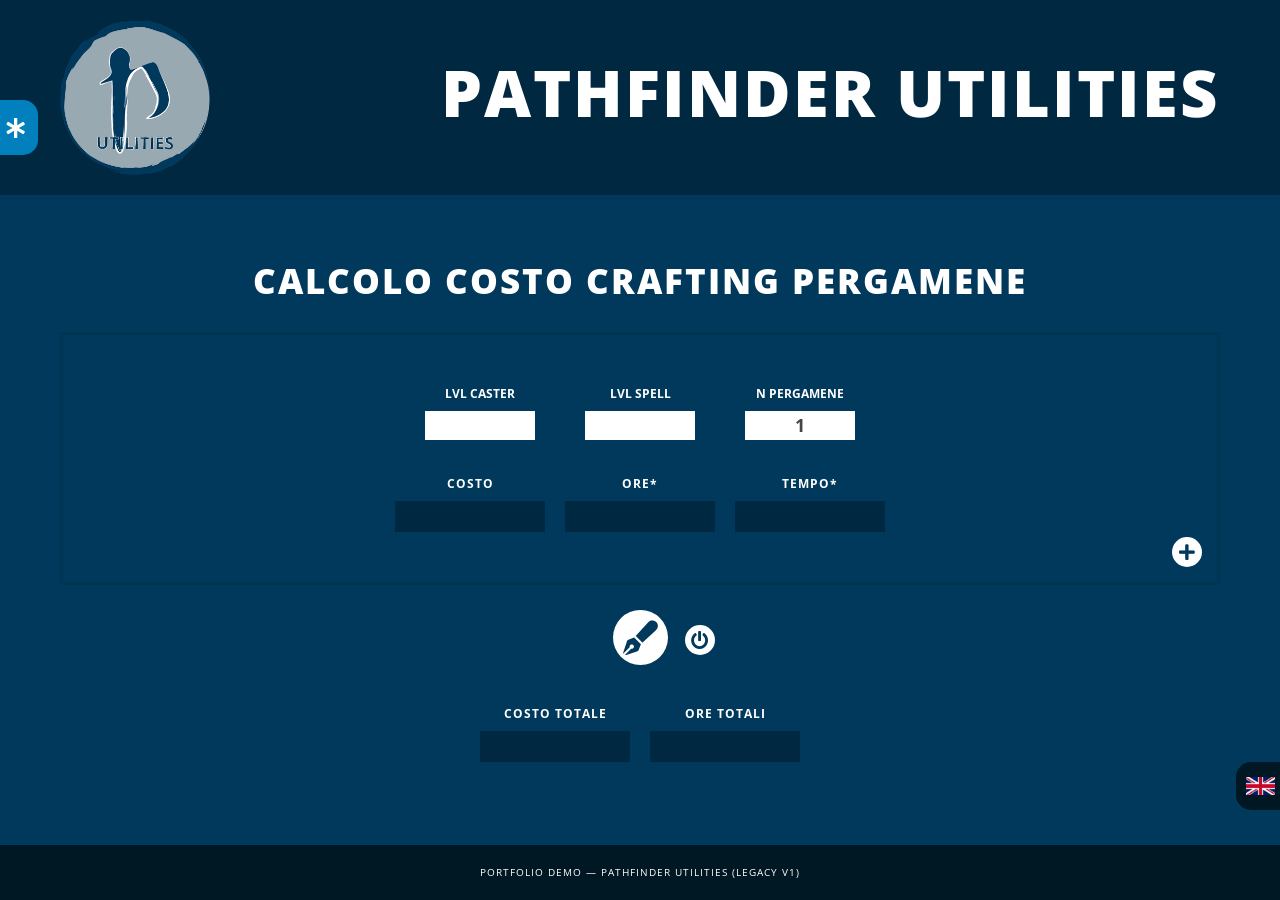
==== index.html @ 37848536 "Initial import: legacy v1 (cleaned for public repo)" ====
<!DOCTYPE html>
<html lang="it-IT">
<head>
<meta http-equiv="Content-Type" content="text/html; charset=utf-8" />

<meta name="viewport" content="initial-scale=1.0, user-scalable=no"  />

<meta name="mobile-web-app-capable" content="yes" />
<meta name="apple-mobile-web-app-capable" content="yes">
<meta name="apple-mobile-web-app-status-bar-style" content="black-translucent">
<meta name="apple-touch-fullscreen" content="yes" />
<meta name="apple-mobile-web-app-title" content="Pathfinder Utilities" />
<meta name="apple-mobile-web-app-status-bar-style" content="default" />

<link rel="shortcut icon" href="img/favicon.ico" />

<link rel="stylesheet" type="text/css" href="css/reset.css"/>
<link rel="stylesheet" type="text/css" href="css/style.css"/>

<title>PATHFINDER UTILITIES</title>
<meta name="description" content="Pathfinder Utilities - Calcolatore Crafting Pergamene" />

<link rel="stylesheet" href="https://use.fontawesome.com/releases/v5.3.1/css/all.css" integrity="sha384-mzrmE5qonljUremFsqc01SB46JvROS7bZs3IO2EmfFsd15uHvIt+Y8vEf7N7fWAU" crossorigin="anonymous">

<link rel="preconnect" href="https://fonts.googleapis.com">
<link rel="preconnect" href="https://fonts.gstatic.com" crossorigin>
<link href="https://fonts.googleapis.com/css2?family=Caveat:wght@700&family=Open+Sans:wght@400;700;800&display=swap" rel="stylesheet">
<script src="https://code.jquery.com/jquery-3.3.1.min.js" integrity="sha256-FgpCb/KJQlLNfOu91ta32o/NMZxltwRo8QtmkMRdAu8=" crossorigin="anonymous"></script>
<script type="text/javascript" src="js/global.js"></script>

</head>

<body class="schedaPrincipale">

    <aside id="note">
   	    <button class="btn-note vibraTasti"><i class="fas fa-asterisk"></i><i class="fas fa-times hidden"></i></button>
        <!--<button class="closeNote"><i class="fas fa-times"></i></button>-->
        <h3> NOTE E REGOLAMENTO </h3>
        <p>La creazione di un oggetto richiede 8 ore di lavoro per 1.000 mo del prezzo base dell'oggetto (o frazione di esso), con un minimo di almeno 8 ore. Pozioni e pergamene sono un'eccezione a questa regola; possono impiegare solo 2 ore per essere creati (se il loro prezzo base è 250 mo o meno). Pergamene e pozioni il cui prezzo base è superiore a 250 mo, ma inferiore a 1.000 mo, richiedono 8 ore per essere create, proprio come qualsiasi altro oggetto magico.</p>
        <a href="https://golarion.altervista.org/wiki/Creare_Oggetti_Magici" target="_blank" title="Golarion - Creazione Oggetti Magici"><i class="fas fa-external-link-alt"></i> CREAZIONE OGGETTI MAGICI</a>
        </div>
    </aside>

	<header>
    	<section class="container">
            <img src="img/pathfinder-utilities-logo.png" alt="Pathfinder Utilites Logo" id="logo">
            <h1> PATHFINDER UTILITIES </h1>
        </section>
    </header>
    
    <main>
    
    	<section class="calcoloCostoPergamene">
    
            <h2 class="titolettoSezione"> CALCOLO COSTO CRAFTING PERGAMENE </h2>
        
            <section class="calcoloSingolaPergamena" id="sezionePerg-0">
                <form>
                    <fieldset>
                        <label>LvL Caster</label>
                        <input name="livelloCaster" class="livelloCaster pergamene" type="number" min="0" max="30" />
                    </fieldset>
                    
                    <fieldset>
                        <label>LvL Spell</label>
                        <input name="livelloSpell" class="livelloSpell pergamene" type="number" min="0" max="9" />
                    </fieldset>
                    
                    <fieldset>
                        <label>N Pergamene</label>
                        <input name="numeroPergamene" class="numeroPergamene pergamene" type="number" min="0" max="100" value="1" />
                    </fieldset>
                
                </form>
        
                    <section class="costoTempo">
                        <div>
                            <span>Costo</span> 
                            <div class="costoPergamena"></div>
                        </div>
                        
                        <div>
                            <span>Ore*</span> 
                            <div class="tempoNecessario"></div> 
                         </div> 
                         
                         <div>   
                            <span>Tempo*</span>
                            <div class="tempoNecessario2"></div>                              
                        </div> 
                               
                    </section>
                    
               	    <button class="btn-delete vibraTasti"><i class="far fa-trash-alt"></i><span class="tooltip">Rimuovi tipo pergamena</span></button>
                    <button class="btn-copy vibraTasti"><i class="fas fa-plus"></i><span class="tooltip">Aggiungi tipo pergamena</span></button>
                
            </section>
        
            <button class="calcolaCosto vibraTasti" id="calcolaCosto" title="Calcola costo pergamena"> <i class="fas fa-pen-fancy"></i> <span class="tooltip">Calcola costi e tempi</span></button>
            <button class="resetTotale vibraTasti" id="resetTotale"> <i class="fas fa-power-off"></i> <span class="tooltip">Reset</span> </button>
            
            <div class="totali">
            	<div>
            		<span>Costo Totale</span> 
                    <div id="costoPergamenaTot" class="costoPergamenaTot"></div>
                </div>
                <div>
            		<span>Ore Totali</span> 
                    <div id="tempoNecessarioTot" class="tempoNecessarioTot"></div> 
                </div>
            </div>
        
        </section>
    
    </main>
    
    <footer>
    <span>Portfolio demo — Pathfinder Utilities (legacy v1)</span>
</footer>

    <aside id="selettoreLingua">
        <a href="scrolls-creation-en.html" target="_self" title="English Language"><img src="img/enFlag.jpg" alt="English Language"></a>
    </aside>

	<aside id="alertVari" class="hidden">
    	<div class="testoAlert invalidInput hidden"> 
            <i class="far fa-eye"></i> 
            <h3> TI HO VISTO </h3>
            <p>Input non validi</p>
            <button class="btn-retry retryReset vibraTasti"><i class="fas fa-redo"></i></button>
        </div>
        
    	<div class="testoAlert lvlSpellAlto hidden"> 
            <i class="far fa-eye"></i> 
            <h3> TI HO VISTO </h3>
            <p>Non esagerare con i livelli e le pergamene!</p>
            <button class="btn-retry vibraTasti"><i class="fas fa-redo"></i></button>
        </div>
          
     </aside>
     
     <audio id="sette" src="audio/sette.mp3" type="audio/mpeg"></audio>  
     
</body>

</html>
---- css/style.css ----
/* VARIABILI */

*{
	max-width:100%;
}

* {
  --main-padding-1: 50px;
  --nero-opaco-1: rgba(0,0,0,0.6);
  --grigio-scuro: #a7a7a7;
}

button:focus{
	border:0px;
	outline: 0px;
}

body{
	font-family: 'Open Sans', sans-serif;
	background-color: #00395b;
	color: white;
}

body::before{
	background-color: rgba(0,0,0,0.7);
	content:'';
	display:block;
	width:100%;
	height:100%;
	position:fixed;
	top:0px;
	left:0px;
	z-index:5;
	max-width:0px;
	transition: all 0.3s ease;
}

body.oscurato::before{
	max-width:10000px;
}

main{
    width: 1200px;
    margin-left: auto;
    margin-right: auto;
	min-height: calc(100vh - 250px);
}

.hidden{
	display:none!important;
}

.mobile{
	display:none!important;
}

.errorBox{
	-webkit-box-shadow: 0px 0px 12px 2px #F00;
	box-shadow: 0px 0px 12px 2px #F00;
}

.noScroll{
	overflow: hidden!important;
}


/* TYPOGRAPHY */

a{
	text-decoration:none;
	transition: all 0.5s ease;
}

a:hover{
	text-decoration:none;
}

h1{
    font-size: 50px;
    font-weight: 800;
	letter-spacing:2px;
	text-align:center;
	margin-top: 10px;
	margin-bottom: 20px;
}

header h1{
	font-size:65px;
}

h2{
    font-size: 35px;
    font-weight: 800;
	letter-spacing:2px;
	text-align:center;
	margin-top: 10px;
	margin-bottom: 25px;
}

h3{
    font-weight: 800;
    text-transform: uppercase;
    margin-bottom: 20px;
    letter-spacing: 1px;
    font-size: 22px;
}


/************* HEADER ****************/

header{
    background-color: rgba(0,0,0,0.3);
}

header .container{
    width: 1200px;
    margin-left: auto;
    margin-right: auto;
    display: flex;
    flex-wrap: wrap;
    justify-content: space-between;
    align-items: center;
    padding-top: 20px;
    padding-bottom: 20px;
}

#logo{
	width:150px;	
}



/********** CALCOLO COSTO PERGAMENE **********/

.calcoloCostoPergamene{
	padding:50px 0px;
	position:relative;
}

.costoTempo, .totali{
    display: flex;
    flex-wrap: wrap;
    align-items: center;
    justify-content: center;
    margin-top: 25px;
}

.totali{
	margin-top:50px;
}

.costoTempo span, .totali span{
    display: block;
    font-weight: bold;
    text-transform: uppercase;
    font-size: 12px;
    letter-spacing: 1px;
	text-align:center;
	margin-bottom: .5rem;
}

.costoTempo > div, .totali > div{
    display: block;
    width: 150px;
	margin-left:10px;
	margin-right:10px;
}

.costoTempo .costoPergamena, .costoTempo .tempoNecessario, .costoTempo .tempoNecessario2, .costoPergamenaTot, .tempoNecessarioTot{
    background-color: rgba(0,0,0,0.3);
    width: 150px;
    height: 31px;
    text-align: center;
    font-weight: bold;
    letter-spacing: 1px;
    font-size: 18px;
	padding:1px 2px;
	cursor: not-allowed;
}


#calcolaCosto, #resetTotale, .btn-copy, .btn-delete, .closeNote, .btn-retry{
    border: 0px;
    display: flex;
    align-items: center;
    justify-content: center;
    border-radius: 50%;
    height: 55px;
    width: 55px;
    flex-wrap: wrap;
    align-content: center;
    background-color: white;
	position:relative;
	cursor:pointer;
	transition: all 0.2s ease;
	color: #00395b;
}

#calcolaCosto:hover, #resetTotale:hover, .btn-copy:hover, .btn-delete:hover, .closeNote:hover{
	transform:scale(1.1);
}

#calcolaCosto:active, #resetTotale:active, .btn-copy:active, .btn-delete:active, .closeNote:active, .btn-retry:active{
	color:white;
	background-color: #00395b;
	outline: 0px;
}

#calcolaCosto .fas{
    font-size: 35px;
    color: inherit;
}

#calcolaCosto .tooltip, #resetTotale .tooltip, .btn-copy .tooltip, .btn-delete .tooltip{
    position: absolute;
    background-color: rgba(0,0,0,0.5);
    border-radius: 10px;
    width: 180px;
	max-width:180px;
    color: white;
    font-weight: bold;
    text-transform: uppercase;
    font-size: 10px;
	letter-spacing: 2px;
    bottom: -30px;
    padding: 0px;
    transition: all 0.2s ease;
    height: 25px;
    display: flex;
    align-items: center;
    justify-content: center;
	transform:scale(0);
	font-family: 'Caveat', cursive;
}

#calcolaCosto:hover .tooltip, #resetTotale:hover .tooltip, .btn-copy:hover .tooltip, .btn-delete:hover .tooltip{
	transform:scale(1);
}

.calcoloSingolaPergamena{
	padding:50px;
	position:relative;
    border: 3px solid #00000017;
}

.calcoloCostoPergamene .calcoloSingolaPergamena:nth-child(odd){
	background-color: rgba(255,255,255,0.1);
}

.btn-copy{
	position:absolute;
	bottom:15px;
	right:15px;
	width: 30px;
	height: 30px;
}

.btn-copy .fas, .btn-delete .fas, #resetTotale .fas, .closeNote .fas{
    font-size:20px;
	color:inherit;
}

.btn-copy .tooltip, .btn-delete .tooltip{
    top: -20px;
    left: -110px;
	bottom: auto;
	width:105px;
	height:40px;
	transform-origin:right;
}

.btn-delete{
	position:absolute;
	bottom:55px;
	right:15px;
	width: 30px;
	height: 30px;
}

#resetTotale{
	width:30px;
	height:30px;
	margin-left: calc(50% + 45px);
	margin-top: -40px;
}

#resetTotale .tooltip{
	width:80px;
}

#calcolaCosto{
	margin-left:calc(50% - 27px);
	margin-top:25px;
}





/********** FORM *************/

input::-webkit-outer-spin-button,
input::-webkit-inner-spin-button {
  -webkit-appearance: none;
  margin: 0;
}

/* Firefox */
input[type=number] {
  -moz-appearance: textfield;
}

form{
    display: flex;
    flex-wrap: wrap;
    justify-content: center;
    align-items: center;
}

form fieldset{
	padding:0px 10px 10px 10px;
}

form fieldset:nth-child(2){
	margin-right:30px;
	margin-left:30px;
}

label{
    display: block;
    font-weight: bold;
    text-transform: uppercase;
    font-size: 12px;
    letter-spacing: 1;
	text-align:center;
}

input.pergamene{
    border: 0px;
    width: 110px;
	text-align:center;
	font-weight: bold;
	letter-spacing: 1;
	font-size: 18px;
	color: #464646;
}

input:focus-visible {
  outline: 3px dashed #0280bd;
}

#sezionePerg-0 .btn-delete{
	display:none;
}


/*************** NOTE *****************/

.btn-note{
	position: absolute;
	right: 0px;
	top: 100px;
	background-color: white;
	border: 0px;
	display: flex;
	align-items: center;
	justify-content: flex-start;
	width: 40px;
	height: 55px;
	-webkit-border-top-right-radius: 15px;
	-webkit-border-bottom-right-radius: 15px;
	-moz-border-radius-topright: 15px;
	-moz-border-radius-bottomright: 15px;
	border-top-right-radius: 15px;
	border-bottom-right-radius: 15px;
	padding-left: 8px;
	font-size: 20px;
	transform: translate(38px);
	background-color: #0280bd;
	color:white;
	cursor:pointer;
}

.btn-note .fa-times{
	font-size:25px;
}

.closeNote{
	position: absolute;
	right: 15px;
	top: 15px;
	width:30px;
	height:30px;
	color:#0280bd;
}

#note{
    position: fixed;
    background-color: #0280bd;
    padding: 50px;
    width: 400px;
    height: 100vh;
    top: 0px;
    left: 0px;
    font-size: 13px;
    line-height: 1.8;
	z-index:10;
	transform: translate(-400px);
	transition: all 0.5s ease;
	overflow: visible;
}

#note.capolino{
	transform: translate(-380px);
}

#note.noteVisibili{
	transform: translate(0px);
}

#note a{
	color:white;
	font-weight:bold;
	text-transform:uppercase;
}

#note a:hover{
	color:#00395b;
}

#note a .fas{
    font-size: 13px;
    margin-right: 5px;
}



/************ CAMBIO LINGUA ***********/

#selettoreLingua {
    background-color: rgba(0,0,0,0.6);
    display: block;
    padding: 15px 5px 15px 10px;
    position: absolute;
    right: 0px;
    bottom: 10vh;
    border-top-left-radius: 15px;
    border-bottom-left-radius: 15px;
}

#selettoreLingua img{
    border-style: none;
    height: 18px;
    display: block;
}





/*********** FOOTER ***************/

footer{
    text-align: center;
    padding: 20px;
    font-size: 10px;
    text-transform: uppercase;
    letter-spacing: 1px;
    color: white;
    background-color: rgba(0,0,0,0.6);
}

footer a{
	color:white;
}

footer a:hover{
	color:#0280bd;
}




/********************* ALERT VARI ****************/

#alertVari{
    position: fixed;
    width: 100%;
    height: 100%;
    display: flex;
    align-items: center;
    justify-content: center;
    z-index: 20;
    top: 0px;
    left: 0px;
    background-color: rgba(0,0,0,0.85);
}

#alertVari .testoAlert{
    background-color: white;
    padding: 25px 50px;
    color: #ac0000;
    border-radius: 15px;
    text-transform: uppercase;
    letter-spacing: 1px;
    font-size: 17px;
	text-align:center;
}

#alertVari .testoAlert .far{
    font-size:45px;
}

.btn-retry{
	background-color:#0280bd;
	color:white;
	margin-left: auto;
	margin-right: auto;
	width: 40px;
	height: 40px;
	margin-top: 25px;
}

.btn-retry:hover{
	transform: rotate(90deg);
}











/*************** CHROME ****************/


@supports (-webkit-appearance:none) {
    .btn-copy .fas, .btn-delete .fas, #resetTotale .fas, .closeNote .fas{
	     font-size:18px;
	}
}  












/****************** RESPONSIVE *******************/

@media all and (max-width: 1300px) {
	header .container, main, footer{
		padding-left:20px;
		padding-right:20px;
	}
}

@media all and (max-width: 1200px) {
	header h1 {
		font-size: 50px;
	}
	#logo {
		width: 110px;
	}
	h2 {
    	font-size: 30px;
	}
	main {
		min-height: calc(100vh - 209px);
	}
}

@media all and (max-width: 900px) {
	header h1 {
		font-size: 40px;
	}
	#logo {
		width: 100px;
	}
	h2 {
    	font-size: 25px;
	}
	main {
		min-height: calc(100vh - 199px);
	}
}

@media all and (max-width: 700px) {
	header h1 {
		font-size: 25px;
		display: block;
		width: 100%;
		text-align: center;
		margin-bottom: 0px;
	}
	h2 {
    	font-size: 20px;
	}
	
	h3{
		font-size:18px;
	}

	#logo {
		width: 80px;
		margin-left: auto;
		margin-right: auto;
	}
	header .container {
		padding: 25px 10px;
	}
	main, footer{
		padding-left:10px;
		padding-right:10px;
	}
	main {
		min-height: calc(100vh - 235px);
	}
	.calcoloSingolaPergamena {
    	padding: 10px;
	}
	.calcoloCostoPergamene {
		padding: 20px 0px;
	}
	input.pergamene {
		width: 90px;
	}
	form fieldset:nth-child(2) {
		margin-right: 0px;
		margin-left: 0px;
	}
	label{
		font-size:13px;
	}
	.costoTempo span, .totali span{
		line-height:1;
		font-size:13px;
	}
	input.pergamene, .costoTempo .costoPergamena, .costoTempo .tempoNecessario, .costoTempo .tempoNecessario2, .costoPergamenaTot, .tempoNecessarioTot {
		font-size: 20px;
	}
	.costoTempo .costoPergamena, .costoTempo .tempoNecessario, .costoTempo .tempoNecessario2, .costoPergamenaTot, .tempoNecessarioTot {
		height:36px;
		padding-top:4px;
	}
	.mobile{
		display:block!important;
	}
	.costoTempo > div {
		width: 100px;
		margin-left:5px;
		margin-right:5px;
	}
	.btn-copy {
		bottom: 58px;
		right: 3px;
		width: 35px;
		height: 35px;
	}
	.btn-delete {
		right: auto;
		left: 5px;
		bottom: 58px;
		width: 35px;
		height: 35px;
	}
	#resetTotale {
		width: 40px;
		height: 40px;
		margin-left: calc(50% + 45px);
		margin-top: -45px;
	}
	
	#note{
		padding:20px;
		width:300px;
		transform: translate(-300px);
	}
	#note.capolino {
		transform: translate(-300px);
	}
	#note.noteVisibili {
		transform: translate(0px);
	}
	.btn-note {
		top:45px;
		width: 35px;
		height: 45px;
		transform: translate(33px);
		font-size:18px;
	}

}
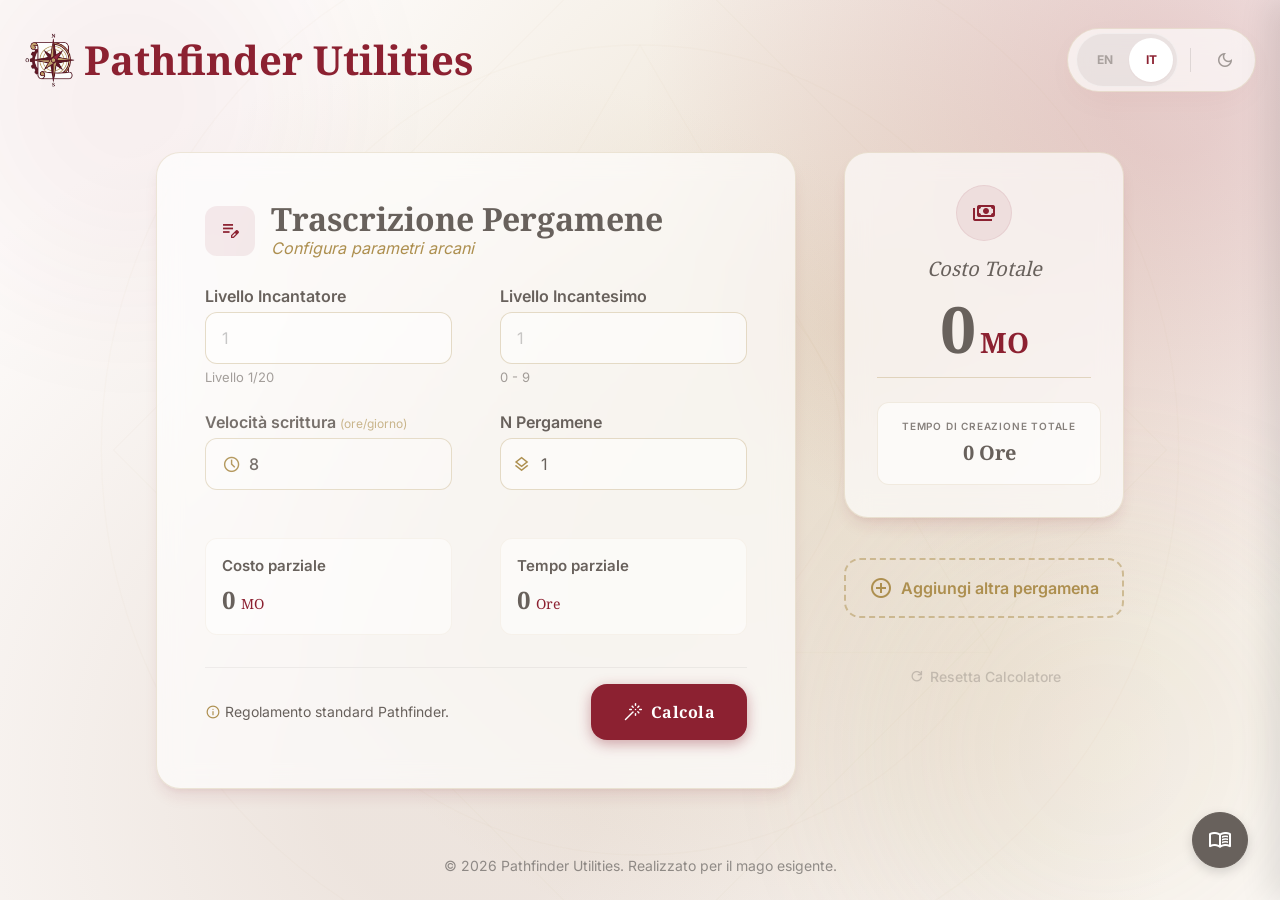
==== commit 24f1122b: "Upload V2" ====
--- a/index.html
+++ b/index.html
@@ -1,146 +1,313 @@
 <!DOCTYPE html>
-<html lang="it-IT">
+<html lang="it">
+
 <head>
-<meta http-equiv="Content-Type" content="text/html; charset=utf-8" />
-
-<meta name="viewport" content="initial-scale=1.0, user-scalable=no"  />
-
-<meta name="mobile-web-app-capable" content="yes" />
-<meta name="apple-mobile-web-app-capable" content="yes">
-<meta name="apple-mobile-web-app-status-bar-style" content="black-translucent">
-<meta name="apple-touch-fullscreen" content="yes" />
-<meta name="apple-mobile-web-app-title" content="Pathfinder Utilities" />
-<meta name="apple-mobile-web-app-status-bar-style" content="default" />
-
-<link rel="shortcut icon" href="img/favicon.ico" />
-
-<link rel="stylesheet" type="text/css" href="css/reset.css"/>
-<link rel="stylesheet" type="text/css" href="css/style.css"/>
-
-<title>PATHFINDER UTILITIES</title>
-<meta name="description" content="Pathfinder Utilities - Calcolatore Crafting Pergamene" />
-
-<link rel="stylesheet" href="https://use.fontawesome.com/releases/v5.3.1/css/all.css" integrity="sha384-mzrmE5qonljUremFsqc01SB46JvROS7bZs3IO2EmfFsd15uHvIt+Y8vEf7N7fWAU" crossorigin="anonymous">
-
-<link rel="preconnect" href="https://fonts.googleapis.com">
-<link rel="preconnect" href="https://fonts.gstatic.com" crossorigin>
-<link href="https://fonts.googleapis.com/css2?family=Caveat:wght@700&family=Open+Sans:wght@400;700;800&display=swap" rel="stylesheet">
-<script src="https://code.jquery.com/jquery-3.3.1.min.js" integrity="sha256-FgpCb/KJQlLNfOu91ta32o/NMZxltwRo8QtmkMRdAu8=" crossorigin="anonymous"></script>
-<script type="text/javascript" src="js/global.js"></script>
-
+    <meta charset="UTF-8">
+    <meta name="viewport" content="width=device-width, initial-scale=1.0">
+
+    <title>Pathfinder Utilities – Calcolatore Costo Pergamene (PF1)</title>
+    <meta name="description"
+        content="Calcolatore gratuito per il costo e il tempo di crafting delle pergamene magiche. Pathfinder RPG Prima Edizione, regole Golarion.">
+
+
+    <!-- Google Fonts: Inter (body/UI) + Noto Serif (display/headings) -->
+    <link rel="stylesheet" href="css/fonts.css">
+
+    <!-- Material Symbols (for icons) -->
+    <link rel="stylesheet"
+        href="https://fonts.googleapis.com/css2?family=Material+Symbols+Outlined:opsz,wght,FILL,GRAD@20..48,100..700,0..1,-50..200" />
+
+    <!-- Icons -->
+    <link rel="icon" href="img/favicon.ico">
+    <link rel="apple-touch-icon" href="img/apple-touch-icon.png">
+
+    <!-- Styles: variables → reset → layout → style -->
+    <link rel="stylesheet" type="text/css" href="css/variables.css" />
+    <link rel="stylesheet" type="text/css" href="css/reset.css" />
+    <link rel="stylesheet" type="text/css" href="css/layout.css" />
+    <link rel="stylesheet" href="css/style.css">
 </head>
 
-<body class="schedaPrincipale">
-
-    <aside id="note">
-   	    <button class="btn-note vibraTasti"><i class="fas fa-asterisk"></i><i class="fas fa-times hidden"></i></button>
-        <!--<button class="closeNote"><i class="fas fa-times"></i></button>-->
-        <h3> NOTE E REGOLAMENTO </h3>
-        <p>La creazione di un oggetto richiede 8 ore di lavoro per 1.000 mo del prezzo base dell'oggetto (o frazione di esso), con un minimo di almeno 8 ore. Pozioni e pergamene sono un'eccezione a questa regola; possono impiegare solo 2 ore per essere creati (se il loro prezzo base è 250 mo o meno). Pergamene e pozioni il cui prezzo base è superiore a 250 mo, ma inferiore a 1.000 mo, richiedono 8 ore per essere create, proprio come qualsiasi altro oggetto magico.</p>
-        <a href="https://golarion.altervista.org/wiki/Creare_Oggetti_Magici" target="_blank" title="Golarion - Creazione Oggetti Magici"><i class="fas fa-external-link-alt"></i> CREAZIONE OGGETTI MAGICI</a>
+<body class="flex-container">
+
+    <!-- Background elements -->
+    <div class="bg-container">
+        <div class="magical-circle"></div>
+        <div class="blob-red"></div>
+        <div class="blob-gold"></div>
+
+        <!-- Magical particles -->
+        <div class="magic-particles">
+            <span class="particle" style="--x: 15%; --delay: 0s; --duration: 12s; --size: 3px;"></span>
+            <span class="particle" style="--x: 35%; --delay: 2s; --duration: 15s; --size: 2px;"></span>
+            <span class="particle" style="--x: 55%; --delay: 4s; --duration: 11s; --size: 4px;"></span>
+            <span class="particle" style="--x: 75%; --delay: 1s; --duration: 14s; --size: 2px;"></span>
+            <span class="particle" style="--x: 90%; --delay: 3s; --duration: 13s; --size: 3px;"></span>
+            <span class="particle" style="--x: 25%; --delay: 5s; --duration: 16s; --size: 2px;"></span>
+            <span class="particle" style="--x: 65%; --delay: 7s; --duration: 12s; --size: 3px;"></span>
+            <span class="particle" style="--x: 45%; --delay: 6s; --duration: 14s; --size: 2px;"></span>
+            <span class="particle" style="--x: 82%; --delay: 8s; --duration: 11s; --size: 4px;"></span>
+            <span class="particle" style="--x: 10%; --delay: 9s; --duration: 15s; --size: 2px;"></span>
+            <span class="particle" style="--x: 50%; --delay: 3.5s; --duration: 13s; --size: 3px;"></span>
+            <span class="particle" style="--x: 70%; --delay: 6.5s; --duration: 16s; --size: 2px;"></span>
+        </div>
+    </div>
+
+    <!-- FAB Button (fixed bottom-right) -->
+    <button class="btn-note btn-note--dark" data-action="open-notes" aria-label="Apri Note e Regolamento">
+        <span class="material-symbols-outlined">menu_book</span>
+    </button>
+
+    <!-- Note panel (slide drawer from right) -->
+    <aside id="note" data-hook="notes-panel">
+        <div class="note-header">
+            <h3 class="note-title" data-i18n="notesTitle">NOTE E REGOLAMENTO</h3>
+            <button class="note-close" data-action="close-notes" type="button" aria-label="Chiudi">
+                ✕
+            </button>
+        </div>
+        <div class="note-body">
+            <p data-i18n="notesBody">La creazione di un oggetto richiede 8 ore di lavoro per 1.000 mo del prezzo base
+                dell'oggetto (o frazione di esso), con un minimo di almeno 8 ore. Pozioni e pergamene sono un'eccezione
+                a questa regola; possono impiegare solo 2 ore per essere creati (se il loro prezzo base è 250 mo o
+                meno). Pergamene e pozioni il cui prezzo base è superiore a 250 mo, ma inferiore a 1.000 mo, richiedono
+                8 ore per essere create, proprio come qualsiasi altro oggetto magico.</p>
+            <a href="https://golarion.altervista.org/wiki/Creare_Oggetti_Magici" target="_blank"
+                rel="noopener noreferrer" title="Golarion - Creazione Oggetti Magici"><span
+                    class="material-symbols-outlined">open_in_new</span>
+                <span data-i18n="notesLink">CREAZIONE OGGETTI MAGICI</span></a>
         </div>
     </aside>
 
-	<header>
-    	<section class="container">
-            <img src="img/pathfinder-utilities-logo.png" alt="Pathfinder Utilites Logo" id="logo">
-            <h1> PATHFINDER UTILITIES </h1>
-        </section>
+    <!-- Header capsule -->
+    <header>
+        <div class="header-container">
+            <div class="brand-capsule">
+                <img src="img/pathfinder-utilities-logo.png" alt="Pathfinder Utilities Logo" class="brand-logo">
+                <h1>Pathfinder Utilities</h1>
+            </div>
+            <div class="controls-capsule">
+                <div class="lang-toggle" data-hook="lang-toggle">
+                    <button data-action="set-lang" data-lang="en" aria-label="Switch to English">EN</button>
+                    <button data-action="set-lang" data-lang="it" class="active"
+                        aria-label="Passa all'italiano">IT</button>
+                </div>
+                <div class="divider"></div>
+                <button class="theme-toggle" data-action="toggle-theme" aria-label="Toggle theme">
+                    <span class="material-symbols-outlined">dark_mode</span>
+                </button>
+            </div>
+        </div>
     </header>
-    
+
+    <!-- Main content -->
     <main>
-    
-    	<section class="calcoloCostoPergamene">
-    
-            <h2 class="titolettoSezione"> CALCOLO COSTO CRAFTING PERGAMENE </h2>
-        
-            <section class="calcoloSingolaPergamena" id="sezionePerg-0">
-                <form>
-                    <fieldset>
-                        <label>LvL Caster</label>
-                        <input name="livelloCaster" class="livelloCaster pergamene" type="number" min="0" max="30" />
-                    </fieldset>
-                    
-                    <fieldset>
-                        <label>LvL Spell</label>
-                        <input name="livelloSpell" class="livelloSpell pergamene" type="number" min="0" max="9" />
-                    </fieldset>
-                    
-                    <fieldset>
-                        <label>N Pergamene</label>
-                        <input name="numeroPergamene" class="numeroPergamene pergamene" type="number" min="0" max="100" value="1" />
-                    </fieldset>
-                
+        <div class="main-container">
+            <!-- Form column -->
+            <div class="form-column">
+                <form id="formPergamene" class="card-glass" data-hook="scroll-form">
+
+                    <!-- Header -->
+                    <div class="header-box">
+                        <div class="header-icon-box">
+                            <span class="material-symbols-outlined">edit_note</span>
+                        </div>
+                        <div class="header-title-group">
+                            <h2 data-i18n="cardTitle">Trascrizione Pergamene</h2>
+                            <p data-i18n="cardSubtitle">Configura parametri arcani</p>
+                        </div>
+                    </div>
+
+                    <!-- Scroll Row (Clone Target) -->
+                    <div id="sezionePerg-0" class="calcoloSingolaPergamena" data-hook="scroll-row">
+                        <section class="scroll-row">
+                            <div class="input-grid">
+                                <fieldset>
+                                    <label for="caster-0" data-i18n="casterLevel">Livello Incantatore</label>
+                                    <input id="caster-0" name="livelloCaster" class="livelloCaster input-glass"
+                                        data-hook="caster-input" type="number" min="1" max="20" placeholder="1" />
+                                    <div class="field-helper" data-i18n="casterHelper">Livello 1/20</div>
+                                </fieldset>
+
+                                <fieldset>
+                                    <label for="spell-0" data-i18n="spellLevel">Livello Incantesimo</label>
+                                    <input id="spell-0" name="livelloSpell" class="livelloSpell input-glass"
+                                        data-hook="spell-input" type="number" min="0" max="9" placeholder="1" />
+                                    <div class="field-helper" data-i18n="spellHelper">0 - 9</div>
+                                </fieldset>
+
+                                <fieldset class="field field--readonly">
+                                    <div class="field-label-row">
+                                        <label class="field-label" id="scribingLabel-0"
+                                            data-i18n="scribingSpeed">Velocità scrittura</label>
+                                        <span class="field-meta" data-i18n="scribingSpeedMeta">(ore/giorno)</span>
+                                    </div>
+                                    <div class="input-glass input-glass--readonly" role="textbox" aria-readonly="true"
+                                        aria-labelledby="scribingLabel-0">
+                                        <span class="material-symbols-outlined icon-schedule">schedule</span>
+                                        <span class="readonly-value">8</span>
+                                    </div>
+                                </fieldset>
+
+                                <fieldset>
+                                    <label for="quantity-0" data-i18n="quantity">N Pergamene</label>
+                                    <div class="input-icon-wrapper">
+                                        <span class="material-symbols-outlined input-icon">layers</span>
+                                        <input id="quantity-0" name="numeroPergamene"
+                                            class="numeroPergamene input-glass" data-hook="quantity-input" type="number"
+                                            min="1" max="30" value="1" />
+                                    </div>
+                                </fieldset>
+                            </div>
+
+                            <!-- Partial Outputs (Discreet) -->
+                            <div class="row-partials">
+                                <div class="partial-item">
+                                    <span class="partial-label" data-i18n="partialCost">Costo parziale</span>
+                                    <span class="costoPergamena partial-value" data-hook="partial-cost">0<span
+                                            class="partial-unit" data-i18n="unitCost">MO</span></span>
+                                </div>
+                                <div class="partial-item">
+                                    <span class="partial-label" data-i18n="partialTime">Tempo parziale</span>
+                                    <span class="tempoNecessario partial-value" data-hook="partial-time">0<span
+                                            class="partial-unit" data-i18n="unitTime">Ore</span></span>
+                                </div>
+                            </div>
+                            <!-- Hidden intermediate value for JS calculations -->
+                            <div class="tempoNecessario2 hidden" data-hook="partial-time-effective"></div>
+
+                            <!-- Hidden original buttons (kept for JS hooks) -->
+                            <div class="hidden-controls">
+                                <button type="button" class="btn-copy hidden-proxy"
+                                    data-action="clone-row">ADD_PROXY</button>
+                                <button type="button" class="btn-delete hidden-proxy"
+                                    data-action="delete-row">DEL_PROXY</button>
+                            </div>
+                        </section>
+                    </div>
+
+                    <!-- Card Footer Row -->
+                    <div class="calculate-row">
+                        <div class="card-footer-left">
+                            <div class="card-footer-info">
+                                <span class="material-symbols-outlined icon-sm icon-gold">info</span>
+                                <span data-i18n="footerInfo">Regolamento standard Pathfinder.</span>
+                            </div>
+                            <button type="button" class="btn-delete btn-remove-link" data-action="remove-last-row"
+                                title="Rimuovi pergamena" aria-label="Rimuovi ultima pergamena">
+                                <span class="material-symbols-outlined icon-lg">remove_circle</span>
+                                <span data-i18n="removeScroll">Rimuovi pergamena</span>
+                            </button>
+                        </div>
+                        <button type="button" class="btn-primary btn-calculate" data-action="calculate"
+                            id="calcolaCosto" title="Calcola costo" aria-label="Calcola costo pergamene">
+                            <span class="icon">
+                                <svg viewBox="0 0 24 24" xmlns="http://www.w3.org/2000/svg">
+                                    <path d="M15 4V2" />
+                                    <path d="M15 16v-2" />
+                                    <path d="M8 9h2" />
+                                    <path d="M20 9h2" />
+                                    <path d="M17.8 11.8 19 13" />
+                                    <path d="M15 9h0" />
+                                    <path d="M17.8 6.2 19 5" />
+                                    <path d="m3 21 9-9" />
+                                    <path d="M12.2 6.2 11 5" />
+                                </svg>
+                            </span>
+                            <span data-i18n="calculate">Calcola</span>
+                        </button>
+                    </div>
+
+                    <!-- Mobile Totals Fallback (Hidden on Desktop via CSS) -->
+                    <div class="totali">
+                        <div><label data-i18n="totalCostTitle">Costo Totale</label>
+                            <div class="output-value" data-hook="total-cost-mobile"></div>
+                        </div>
+                        <div><label data-i18n="totalTimeLabel">Ore Totali</label>
+                            <div class="output-value" data-hook="total-time-mobile"></div>
+                        </div>
+                    </div>
                 </form>
-        
-                    <section class="costoTempo">
-                        <div>
-                            <span>Costo</span> 
-                            <div class="costoPergamena"></div>
-                        </div>
-                        
-                        <div>
-                            <span>Ore*</span> 
-                            <div class="tempoNecessario"></div> 
-                         </div> 
-                         
-                         <div>   
-                            <span>Tempo*</span>
-                            <div class="tempoNecessario2"></div>                              
-                        </div> 
-                               
-                    </section>
-                    
-               	    <button class="btn-delete vibraTasti"><i class="far fa-trash-alt"></i><span class="tooltip">Rimuovi tipo pergamena</span></button>
-                    <button class="btn-copy vibraTasti"><i class="fas fa-plus"></i><span class="tooltip">Aggiungi tipo pergamena</span></button>
-                
-            </section>
-        
-            <button class="calcolaCosto vibraTasti" id="calcolaCosto" title="Calcola costo pergamena"> <i class="fas fa-pen-fancy"></i> <span class="tooltip">Calcola costi e tempi</span></button>
-            <button class="resetTotale vibraTasti" id="resetTotale"> <i class="fas fa-power-off"></i> <span class="tooltip">Reset</span> </button>
-            
-            <div class="totali">
-            	<div>
-            		<span>Costo Totale</span> 
-                    <div id="costoPergamenaTot" class="costoPergamenaTot"></div>
+            </div>
+
+            <!-- RIGHT COLUMN: Summary -->
+            <div class="summary-column">
+                <div class="summary-card">
+                    <div class="summary-badge">
+                        <span class="material-symbols-outlined">payments</span>
+                    </div>
+
+                    <h3 class="summary-card-title" data-i18n="totalCostTitle">Costo Totale</h3>
+
+                    <div class="summary-value-large">
+                        <span id="costoPergamenaTot" data-hook="total-cost">0</span><span class="currency"
+                            data-i18n="currency">MO</span>
+                    </div>
+
+                    <hr class="summary-divider">
+
+                    <div class="summary-mini-cards summary-mini-cards--single">
+                        <!-- Single column mini-card as per logic (No Base Price) -->
+                        <div class="summary-mini-card">
+                            <div class="summary-mini-card-label" data-i18n="totalTimeLabel">TEMPO DI CREAZIONE TOTALE
+                            </div>
+                            <div id="tempoNecessarioTot" class="summary-mini-card-value" data-hook="total-time">0 Ore
+                            </div>
+                        </div>
+                    </div>
                 </div>
-                <div>
-            		<span>Ore Totali</span> 
-                    <div id="tempoNecessarioTot" class="tempoNecessarioTot"></div> 
-                </div>
+
+                <!-- Add Another Scroll Button (Proxy) -->
+                <button id="uiAddScroll" class="ui-add-scroll-btn" data-action="add-row"
+                    aria-label="Aggiungi altra pergamena">
+                    <span class="material-symbols-outlined">add_circle</span>
+                    <span data-i18n="addScroll">Aggiungi altra pergamena</span>
+                </button>
+
+                <!-- Reset Button (moved here for cleanup) -->
+                <button class="btn-reset-link" id="resetTotale" data-action="reset" title="Reset Calculator"
+                    aria-label="Resetta calcolatore">
+                    <span class="material-symbols-outlined icon-md">refresh</span>
+                    <span data-i18n="reset">Resetta Calcolatore</span>
+                </button>
             </div>
-        
-        </section>
-    
+
+        </div>
     </main>
-    
+
+    <!-- Footer -->
     <footer>
-    <span>Portfolio demo — Pathfinder Utilities (legacy v1)</span>
-</footer>
-
-    <aside id="selettoreLingua">
-        <a href="scrolls-creation-en.html" target="_self" title="English Language"><img src="img/enFlag.jpg" alt="English Language"></a>
+
+        <p data-i18n="copyright">© 2026 Pathfinder Utilities. Realizzato per il mago esigente.</p>
+    </footer>
+
+    <!-- Alert modals (REQUIRED by JS) -->
+    <aside id="alertVari" class="hidden alert-modal" data-hook="alert-modal">
+        <div class="testoAlert invalidInput hidden alert-content">
+            <span class="material-symbols-outlined alert-icon">visibility</span>
+            <h3 data-i18n="alertTitle">TI HO VISTO</h3>
+            <p data-i18n="alertInvalid">Input non validi</p>
+            <button class="btn-retry retryReset btn-icon alert-button" data-action="dismiss-alert"
+                aria-label="Chiudi avviso"><span class="material-symbols-outlined">refresh</span></button>
+        </div>
+
+        <div class="testoAlert lvlSpellAlto hidden alert-content">
+            <span class="material-symbols-outlined alert-icon">visibility</span>
+            <h3 data-i18n="alertTitle">TI HO VISTO</h3>
+            <p data-i18n="alertTooHigh">Non esagerare con i livelli e le pergamene!</p>
+            <button class="btn-retry btn-icon alert-button" data-action="dismiss-alert" aria-label="Chiudi avviso"><span
+                    class="material-symbols-outlined">refresh</span></button>
+        </div>
     </aside>
 
-	<aside id="alertVari" class="hidden">
-    	<div class="testoAlert invalidInput hidden"> 
-            <i class="far fa-eye"></i> 
-            <h3> TI HO VISTO </h3>
-            <p>Input non validi</p>
-            <button class="btn-retry retryReset vibraTasti"><i class="fas fa-redo"></i></button>
-        </div>
-        
-    	<div class="testoAlert lvlSpellAlto hidden"> 
-            <i class="far fa-eye"></i> 
-            <h3> TI HO VISTO </h3>
-            <p>Non esagerare con i livelli e le pergamene!</p>
-            <button class="btn-retry vibraTasti"><i class="fas fa-redo"></i></button>
-        </div>
-          
-     </aside>
-     
-     <audio id="sette" src="audio/sette.mp3" type="audio/mpeg"></audio>  
-     
+    <!-- Easter egg audio (REQUIRED by JS) -->
+    <audio id="sette" src="audio/sette.mp3" type="audio/mpeg" data-hook="easter-egg-audio"></audio>
+
+    <!-- Scripts (ES modules) -->
+    <script type="module" src="js/app.js"></script>
+
+
+
 </body>
 
-</html>
+</html>
--- a/css/fonts.css
+++ b/css/fonts.css
@@ -0,0 +1,74 @@
+/* ============================================
+   LOCAL FONTS — Inter + Noto Serif (woff2)
+   Replaces Google Fonts CDN dependency.
+   ============================================ */
+
+/* --- Inter (Latin) --- */
+
+@font-face {
+  font-family: 'Inter';
+  font-style: normal;
+  font-weight: 400;
+  font-display: swap;
+  src: url('../fonts/inter-400.woff2') format('woff2');
+  unicode-range: U+0000-00FF, U+0131, U+0152-0153, U+02BB-02BC, U+02C6,
+    U+02DA, U+02DC, U+0304, U+0308, U+0329, U+2000-206F, U+20AC, U+2122,
+    U+2191, U+2193, U+2212, U+2215, U+FEFF, U+FFFD;
+}
+
+@font-face {
+  font-family: 'Inter';
+  font-style: normal;
+  font-weight: 500;
+  font-display: swap;
+  src: url('../fonts/inter-500.woff2') format('woff2');
+  unicode-range: U+0000-00FF, U+0131, U+0152-0153, U+02BB-02BC, U+02C6,
+    U+02DA, U+02DC, U+0304, U+0308, U+0329, U+2000-206F, U+20AC, U+2122,
+    U+2191, U+2193, U+2212, U+2215, U+FEFF, U+FFFD;
+}
+
+@font-face {
+  font-family: 'Inter';
+  font-style: normal;
+  font-weight: 600;
+  font-display: swap;
+  src: url('../fonts/inter-600.woff2') format('woff2');
+  unicode-range: U+0000-00FF, U+0131, U+0152-0153, U+02BB-02BC, U+02C6,
+    U+02DA, U+02DC, U+0304, U+0308, U+0329, U+2000-206F, U+20AC, U+2122,
+    U+2191, U+2193, U+2212, U+2215, U+FEFF, U+FFFD;
+}
+
+@font-face {
+  font-family: 'Inter';
+  font-style: normal;
+  font-weight: 700;
+  font-display: swap;
+  src: url('../fonts/inter-700.woff2') format('woff2');
+  unicode-range: U+0000-00FF, U+0131, U+0152-0153, U+02BB-02BC, U+02C6,
+    U+02DA, U+02DC, U+0304, U+0308, U+0329, U+2000-206F, U+20AC, U+2122,
+    U+2191, U+2193, U+2212, U+2215, U+FEFF, U+FFFD;
+}
+
+/* --- Noto Serif (Latin) --- */
+
+@font-face {
+  font-family: 'Noto Serif';
+  font-style: normal;
+  font-weight: 400;
+  font-display: swap;
+  src: url('../fonts/noto-serif-400.woff2') format('woff2');
+  unicode-range: U+0000-00FF, U+0131, U+0152-0153, U+02BB-02BC, U+02C6,
+    U+02DA, U+02DC, U+0304, U+0308, U+0329, U+2000-206F, U+20AC, U+2122,
+    U+2191, U+2193, U+2212, U+2215, U+FEFF, U+FFFD;
+}
+
+@font-face {
+  font-family: 'Noto Serif';
+  font-style: normal;
+  font-weight: 700;
+  font-display: swap;
+  src: url('../fonts/noto-serif-700.woff2') format('woff2');
+  unicode-range: U+0000-00FF, U+0131, U+0152-0153, U+02BB-02BC, U+02C6,
+    U+02DA, U+02DC, U+0304, U+0308, U+0329, U+2000-206F, U+20AC, U+2122,
+    U+2191, U+2193, U+2212, U+2215, U+FEFF, U+FFFD;
+}
--- a/css/variables.css
+++ b/css/variables.css
@@ -0,0 +1,270 @@
+/* ============================================
+   PATHFINDER UTILITIES — CSS VARIABLES
+   Design Tokens per tema "Arcane Glass"
+   ============================================ */
+
+:root {
+  /* ==========================================
+     PALETTE COLORI (vincolanti)
+     ========================================== */
+
+  /* Colori primari Pathfinder */
+  --color-primary: #8C2131;
+  /* Pathfinder Red */
+  --color-primary-hover: #7a1c2a;
+  /* Red hover (più scuro) */
+  --color-secondary: #AD8F4F;
+  /* Pathfinder Gold */
+
+  /* Colori testo e background */
+  --color-text: #68615C;
+  /* Charcoal */
+  --color-bg: #FDFBFA;
+  /* Ivory */
+
+  /* Neutri supporto (gradients soft) */
+  --color-neutral-1: #f8f4f0;
+  --color-neutral-2: #f4ebe6;
+
+  /* Colori semantici */
+  --color-error: #dc2626;
+  --color-success: #16a34a;
+  --color-white: #ffffff;
+
+  /* Colori UI supporto */
+  --color-primary-light: rgba(140, 33, 49, 0.08);
+  /* Light tint per backgrounds */
+
+
+  /* ==========================================
+     TIPOGRAFIA
+     ========================================== */
+
+  /* Font families */
+  --font-display: 'Noto Serif', Georgia, serif;
+  --font-body: 'Inter', system-ui, -apple-system, 'Segoe UI', sans-serif;
+
+  /* Font sizes (scala indicativa) */
+  --font-size-page-title: 1.25rem;
+  /* 20px - page title/brand */
+  --font-size-card-title: 1.875rem;
+  /* 30px - card title */
+  --font-size-label: 1rem;
+  /* 16px - label input */
+  --font-size-body: 1rem;
+  /* 16px - body text */
+  --font-size-helper: 0.8125rem;
+  /* 13px - helper text */
+  --font-size-meta: 0.875rem;
+  /* 14px - meta/footer */
+  --font-size-small: 0.75rem;
+  /* 12px - minimo */
+
+  /* Font weights */
+  --font-weight-regular: 400;
+  --font-weight-medium: 500;
+  --font-weight-semibold: 600;
+  --font-weight-bold: 700;
+
+  /* Line heights */
+  --line-height-tight: 1.2;
+  --line-height-normal: 1.5;
+  --line-height-relaxed: 1.75;
+
+
+  /* ==========================================
+     SPACING (sistema 4px base)
+     ========================================== */
+
+  --space-xs: 0.25rem;
+  /* 4px */
+  --space-sm: 0.5rem;
+  /* 8px */
+  --space-md: 1rem;
+  /* 16px */
+  --space-lg: 1.5rem;
+  /* 24px */
+  --space-xl: 2rem;
+  /* 32px */
+  --space-2xl: 3rem;
+  /* 48px */
+  --space-3xl: 4rem;
+  /* 64px */
+
+
+  /* ==========================================
+     BORDER RADIUS
+     ========================================== */
+
+  --radius-sm: 0.5rem;
+  /* 8px */
+  --radius-md: 0.75rem;
+  /* 12px */
+  --radius-lg: 1rem;
+  /* 16px */
+  --radius-xl: 1.5rem;
+  /* 24px */
+  --radius-full: 9999px;
+  /* circular */
+
+
+  /* ==========================================
+     SHADOWS (soft con tinta rossa)
+     ========================================== */
+
+  --shadow-sm: 0 1px 2px 0 rgba(140, 33, 49, 0.05);
+  --shadow-md: 0 4px 6px -1px rgba(140, 33, 49, 0.1),
+    0 2px 4px -1px rgba(140, 33, 49, 0.06);
+  --shadow-lg: 0 10px 15px -3px rgba(140, 33, 49, 0.1),
+    0 4px 6px -2px rgba(140, 33, 49, 0.05);
+  --shadow-xl: 0 20px 25px -5px rgba(140, 33, 49, 0.1),
+    0 10px 10px -5px rgba(140, 33, 49, 0.04);
+
+  /* Glow per bottoni */
+  --shadow-btn-glow: 0 4px 14px 0 rgba(140, 33, 49, 0.39);
+
+
+  /* ==========================================
+     GLASS PANEL (componente base)
+     ========================================== */
+
+  --glass-bg: rgba(255, 255, 255, 0.65);
+  --glass-border: rgba(173, 143, 79, 0.2);
+  --glass-blur: 12px;
+  --glass-radius: var(--radius-xl);
+
+
+  /* ==========================================
+     INPUT (input-glass)
+     ========================================== */
+
+  --input-bg: rgba(255, 255, 255, 0.5);
+  --input-bg-focus: rgba(255, 255, 255, 0.95);
+  --input-border: rgba(173, 143, 79, 0.3);
+  --input-border-focus: var(--color-secondary);
+  --input-height: 3.25rem;
+  /* 52px */
+  --input-padding-x: var(--space-md);
+  --input-padding-y: var(--space-sm);
+  --input-radius: var(--radius-md);
+
+  /* Focus ring */
+  --input-ring-color: rgba(173, 143, 79, 0.3);
+  --input-ring-width: 3px;
+
+
+  /* ==========================================
+     BUTTONS
+     ========================================== */
+
+  /* Primary button (CTA) */
+  --btn-primary-bg: var(--color-primary);
+  --btn-primary-bg-hover: var(--color-primary-hover);
+  --btn-primary-text: var(--color-white);
+  --btn-primary-radius: var(--radius-lg);
+  --btn-primary-shadow: var(--shadow-btn-glow);
+
+  /* Secondary button (Add Another Scroll) */
+  --btn-secondary-bg: transparent;
+  --btn-secondary-border: dashed 2px rgba(173, 143, 79, 0.5);
+  --btn-secondary-text: var(--color-secondary);
+
+
+  /* ==========================================
+     TRANSITIONS & ANIMATIONS
+     ========================================== */
+
+  --transition-fast: 150ms ease-in-out;
+  --transition-base: 200ms ease-in-out;
+  --transition-slow: 300ms ease-in-out;
+
+  /* Micro-interazioni bottoni */
+  --btn-scale-hover: 1.02;
+  --btn-scale-active: 0.98;
+
+
+  /* ==========================================
+     Z-INDEX (layering system)
+     ========================================== */
+
+  --z-base: 1;
+  --z-dropdown: 10;
+  --z-sticky: 20;
+  --z-overlay: 30;
+  --z-panel: 32;
+  /* Slide panel (drawer) */
+  --z-fab: 35;
+  /* FAB button */
+  --z-modal: 40;
+  --z-toast: 50;
+
+
+  /* ==========================================
+     BACKDROP (per overlay/modal)
+     ========================================== */
+
+  --backdrop-bg: rgba(45, 41, 38, 0.7);
+  --backdrop-blur: 4px;
+
+
+  /* ==========================================
+     SLIDE PANEL (Note e Regolamento)
+     ========================================== */
+
+  --panel-width-desktop: 450px;
+  --panel-width-mobile: 100%;
+
+
+  /* ==========================================
+     BREAKPOINTS (per media queries)
+     ========================================== */
+
+  --breakpoint-sm: 640px;
+  --breakpoint-md: 768px;
+  --breakpoint-lg: 1024px;
+  --breakpoint-xl: 1280px;
+}
+
+/* ==========================================
+   DARK THEME OVERRIDES
+   ========================================== */
+
+.dark-theme {
+  /* Palette invertita */
+  --color-text: #F0EBE6;
+  /* Ivory chiaro per testo */
+  --color-bg: #1A1714;
+  /* Charcoal scurissimo caldo */
+
+  /* Neutri scuri (per gradients) */
+  --color-neutral-1: #221F1B;
+  --color-neutral-2: #2A2622;
+
+  /* Bianchi → scuri */
+  --color-white: #2D2926;
+
+  /* Primary light (per badge/icon-box) */
+  --color-primary-light: rgba(140, 33, 49, 0.2);
+
+  /* Glass panel scuro */
+  --glass-bg: rgba(30, 27, 24, 0.75);
+  --glass-border: rgba(173, 143, 79, 0.25);
+
+  /* Input scuri */
+  --input-bg: rgba(255, 255, 255, 0.08);
+  --input-bg-focus: rgba(255, 255, 255, 0.15);
+  --input-border: rgba(173, 143, 79, 0.25);
+
+  /* Shadows più scure con tinta gold */
+  --shadow-sm: 0 1px 2px 0 rgba(0, 0, 0, 0.3);
+  --shadow-md: 0 4px 6px -1px rgba(0, 0, 0, 0.4),
+    0 2px 4px -1px rgba(0, 0, 0, 0.3);
+  --shadow-lg: 0 10px 15px -3px rgba(0, 0, 0, 0.4),
+    0 4px 6px -2px rgba(0, 0, 0, 0.3);
+  --shadow-xl: 0 20px 25px -5px rgba(0, 0, 0, 0.5),
+    0 10px 10px -5px rgba(0, 0, 0, 0.3);
+  --shadow-btn-glow: 0 4px 14px 0 rgba(140, 33, 49, 0.5);
+
+  /* Backdrop */
+  --backdrop-bg: rgba(0, 0, 0, 0.85);
+}
--- a/css/layout.css
+++ b/css/layout.css
@@ -0,0 +1,444 @@
+/* ============================================
+   PATHFINDER UTILITIES — LAYOUT SHELL
+   Header capsule + Main responsive + Background
+   ============================================ */
+
+/* ==========================================
+   BACKGROUND (vincolante)
+   ========================================== */
+
+body {
+    position: relative;
+    min-height: 100vh;
+    /* fallback browser datati */
+    min-height: 100dvh;
+    /* fix address bar jump mobile */
+    overflow-x: hidden;
+}
+
+/* Background container */
+body::before {
+    content: '';
+    position: fixed;
+    inset: 0;
+    z-index: -1;
+    pointer-events: none;
+
+    /* Gradient soft (Ivory → warm neutrals) */
+    background: linear-gradient(135deg,
+            var(--color-bg) 0%,
+            var(--color-neutral-1) 50%,
+            var(--color-neutral-2) 100%);
+}
+
+
+/* Magical circle overlay (rotazione lentissima) */
+.magical-circle {
+    position: fixed;
+    top: 50%;
+    left: 50%;
+    transform: translate(-50%, -50%);
+    width: 120vh;
+    height: 120vh;
+    z-index: -1;
+    pointer-events: none;
+    opacity: 0.2;
+    background-image: url('data:image/svg+xml,%3Csvg width="800" height="800" viewBox="0 0 800 800" fill="none" xmlns="http://www.w3.org/2000/svg"%3E%3Ccircle cx="400" cy="400" r="399" stroke="%23AD8F4F" stroke-width="1" stroke-opacity="0.15"/%3E%3Cpath d="M400 10L790 400L400 790L10 400L400 10Z" stroke="%23AD8F4F" stroke-width="1" stroke-opacity="0.15"/%3E%3Ccircle cx="400" cy="400" r="300" stroke="%23AD8F4F" stroke-width="1" stroke-opacity="0.15"/%3E%3Cpath d="M400 100L660 550H140L400 100Z" stroke="%23AD8F4F" stroke-width="1" stroke-opacity="0.15"/%3E%3Ccircle cx="400" cy="400" r="150" stroke="%23AD8F4F" stroke-width="1" stroke-opacity="0.15"/%3E%3C/svg%3E');
+    background-repeat: no-repeat;
+    background-position: center;
+    background-size: contain;
+    animation: rotate-slow 120s linear infinite;
+}
+
+@keyframes rotate-slow {
+    from {
+        transform: translate(-50%, -50%) rotate(0deg);
+    }
+
+    to {
+        transform: translate(-50%, -50%) rotate(360deg);
+    }
+}
+
+/* Blob blur accenti (rosso e oro agli angoli) */
+.blob-red {
+    position: fixed;
+    top: -10%;
+    left: -5%;
+    width: 24rem;
+    height: 24rem;
+    background: var(--color-primary);
+    opacity: 0.05;
+    border-radius: 50%;
+    filter: blur(80px);
+    z-index: -1;
+    pointer-events: none;
+}
+
+.blob-gold {
+    position: fixed;
+    bottom: -10%;
+    right: -5%;
+    width: 30rem;
+    height: 30rem;
+    background: var(--color-secondary);
+    opacity: 0.1;
+    border-radius: 50%;
+    filter: blur(80px);
+    z-index: -1;
+    pointer-events: none;
+}
+
+
+/* ==========================================
+   HEADER CAPSULE (navbar)
+   ========================================== */
+
+header {
+    width: 100%;
+    padding: var(--space-lg) var(--space-lg);
+    position: relative;
+    z-index: var(--z-sticky);
+}
+
+.header-container {
+    max-width: 1280px;
+    margin: 0 auto;
+    display: flex;
+    align-items: center;
+    justify-content: space-between;
+    gap: var(--space-md);
+}
+
+/* Brand capsule (sinistra) */
+.brand-capsule {
+    background: transparent;
+    backdrop-filter: none;
+    -webkit-backdrop-filter: none;
+    border: none;
+    border-radius: 0;
+    padding: var(--space-sm) 0;
+    display: flex;
+    align-items: center;
+    gap: var(--space-sm);
+    box-shadow: none;
+}
+
+.brand-capsule h1 {
+    font-family: var(--font-display);
+    font-size: 2.5rem;
+    font-weight: var(--font-weight-bold);
+    color: var(--color-primary);
+    letter-spacing: normal;
+    line-height: 1.1;
+    margin: 0;
+}
+
+/* Controls capsule (destra: lingua + tema) */
+.controls-capsule {
+    background: var(--glass-bg);
+    backdrop-filter: blur(var(--glass-blur));
+    -webkit-backdrop-filter: blur(var(--glass-blur));
+    border: 1px solid var(--glass-border);
+    border-radius: var(--radius-full);
+    padding: var(--space-xs) var(--space-sm);
+    display: flex;
+    align-items: center;
+    gap: var(--space-xs);
+    box-shadow: 0 10px 40px -10px rgba(140, 33, 49, 0.05);
+}
+
+.lang-toggle {
+    display: flex;
+    align-items: center;
+    background: rgba(0, 0, 0, 0.05);
+    border-radius: var(--radius-full);
+    padding: var(--space-xs);
+    border: 1px solid rgba(255, 255, 255, 0.4);
+}
+
+.lang-toggle button {
+    padding: var(--space-sm) var(--space-md);
+    min-height: 44px;
+    min-width: 44px;
+    display: flex;
+    align-items: center;
+    justify-content: center;
+    border-radius: var(--radius-full);
+    font-size: 0.75rem;
+    font-weight: var(--font-weight-bold);
+    transition: all var(--transition-base);
+    background: transparent;
+    color: var(--color-text);
+    opacity: 0.5;
+}
+
+.lang-toggle button.active {
+    background: var(--color-white);
+    box-shadow: var(--shadow-sm);
+    color: var(--color-primary);
+    opacity: 1;
+}
+
+.lang-toggle button:hover {
+    background: var(--color-secondary);
+    color: white;
+}
+
+/* Divider (vertical line separator) */
+.divider {
+    width: 1px;
+    height: 24px;
+    background: rgba(0, 0, 0, 0.1);
+    margin: 0 var(--space-sm);
+}
+
+/* Theme toggle button */
+.theme-toggle {
+    background: transparent;
+    border: none;
+    padding: var(--space-xs);
+    cursor: pointer;
+    display: flex;
+    align-items: center;
+    justify-content: center;
+    color: var(--color-text);
+    transition: all var(--transition-base);
+    border-radius: var(--radius-sm);
+    width: 2.75rem;
+    /* 44px — touch target minimo */
+    height: 2.75rem;
+    /* 44px — touch target minimo */
+    opacity: 0.6;
+}
+
+.theme-toggle:hover {
+    background: rgba(0, 0, 0, 0.05);
+    transform: scale(1.05);
+    opacity: 1;
+}
+
+.theme-toggle .material-symbols-outlined {
+    font-size: 20px;
+}
+
+
+/* ==========================================
+   MAIN LAYOUT (responsive)
+   ========================================== */
+
+main {
+    flex-grow: 1;
+    display: flex;
+    align-items: flex-start;
+    justify-content: center;
+    padding: var(--space-xl) var(--space-lg);
+    position: relative;
+    z-index: var(--z-base);
+}
+
+.main-container {
+    width: 100%;
+    max-width: 1200px;
+    display: flex;
+    flex-direction: column;
+    gap: var(--space-xl);
+    align-items: flex-start;
+    justify-content: center;
+}
+
+/* Desktop: 2 colonne (form sinistra + summary destra) */
+@media (min-width: 1024px) {
+    .main-container {
+        flex-direction: row;
+        max-width: 1080px;
+        gap: var(--space-2xl);
+        align-items: flex-start;
+    }
+
+    .form-column {
+        flex: 1.4;
+        max-width: 640px;
+    }
+
+    .summary-column {
+        flex: 0.8;
+        max-width: 280px;
+        position: sticky;
+        top: var(--space-xl);
+    }
+}
+
+/* Mobile: stacked */
+@media (max-width: 1023px) {
+
+    .form-column,
+    .summary-column {
+        width: 100%;
+    }
+}
+
+
+/* ==========================================
+   FOOTER
+   ========================================== */
+
+footer {
+    padding: var(--space-lg);
+    padding-bottom: calc(var(--space-lg) + env(safe-area-inset-bottom, 0px));
+    text-align: center;
+    font-size: var(--font-size-meta);
+    color: rgba(0, 0, 0, 0.4);
+    position: relative;
+    z-index: var(--z-base);
+}
+
+footer a {
+    color: inherit;
+    transition: color var(--transition-base);
+}
+
+footer a:hover {
+    color: var(--color-primary);
+}
+
+
+/* ==========================================
+   RESPONSIVE ADJUSTMENTS
+   ========================================== */
+
+/* Tablet */
+@media (max-width: 768px) {
+    header {
+        padding: var(--space-md);
+    }
+
+    .brand-capsule h1 {
+        font-size: 2rem;
+    }
+
+    main {
+        padding: var(--space-md);
+    }
+}
+
+/* Mobile */
+@media (max-width: 640px) {
+    header {
+        padding: var(--space-sm) var(--space-md);
+    }
+
+    .header-container {
+        flex-wrap: wrap;
+    }
+
+    .brand-capsule {
+        padding: var(--space-xs) var(--space-md);
+    }
+
+    .brand-capsule h1 {
+        font-size: 1.3rem;
+        max-width: 5.5em;
+    }
+
+    main {
+        padding: var(--space-sm);
+    }
+
+    .blob-red,
+    .blob-gold {
+        display: none;
+        /* Rimuovi blob su mobile per performance */
+    }
+}
+
+
+/* ==========================================
+   UTILITY CLASSES
+   ========================================== */
+
+/* Contenitore per background elements */
+.bg-container {
+    position: fixed;
+    inset: 0;
+    z-index: -1;
+    pointer-events: none;
+    overflow: hidden;
+}
+
+/* Flex container per layout */
+.flex-container {
+    display: flex;
+    flex-direction: column;
+    min-height: 100vh;
+    /* fallback browser datati */
+    min-height: 100dvh;
+    /* fix address bar jump mobile */
+}
+
+/* ==========================================
+   DARK THEME — Layout Overrides
+   ========================================== */
+
+/* Background gradient dark */
+.dark-theme::before {
+    background-color: hsla(30, 20%, 8%, 1);
+    background-image:
+        radial-gradient(circle at 91% 11%, hsla(350, 63%, 25%, 0.2) 4%, transparent 37%),
+        radial-gradient(circle at 66% 37%, hsla(39, 41%, 35%, 0.18) 0%, transparent 63%),
+        radial-gradient(circle at 36% 87%, hsla(0, 0%, 0%, 0.8) 12%, transparent 63%);
+    background-blend-mode: normal, normal, normal;
+}
+
+/* Magical circle — più visibile su sfondo scuro */
+.dark-theme .magical-circle {
+    opacity: 0.12;
+}
+
+/* Blobs — più visibili */
+.dark-theme .blob-red {
+    opacity: 0.08;
+}
+
+.dark-theme .blob-gold {
+    opacity: 0.12;
+}
+
+/* Constellation dots su dark */
+.dark-theme::after {
+    opacity: 0.2;
+}
+
+/* Lang toggle */
+.dark-theme .lang-toggle {
+    background: rgba(255, 255, 255, 0.06);
+    border-color: rgba(255, 255, 255, 0.1);
+}
+
+.dark-theme .lang-toggle button {
+    color: var(--color-text);
+}
+
+.dark-theme .lang-toggle button.active {
+    background: rgba(255, 255, 255, 0.15);
+    color: var(--color-secondary);
+}
+
+/* Divider */
+.dark-theme .divider {
+    background: rgba(255, 255, 255, 0.1);
+}
+
+/* Theme toggle */
+.dark-theme .theme-toggle {
+    color: var(--color-text);
+}
+
+.dark-theme .theme-toggle:hover {
+    background: rgba(255, 255, 255, 0.08);
+}
+
+/* Footer */
+.dark-theme footer {
+    color: rgba(255, 255, 255, 0.35);
+}
--- a/css/style.css
+++ b/css/style.css
@@ -1,702 +1,1947 @@
-/* VARIABILI */
-
-*{
-	max-width:100%;
-}
-
-* {
-  --main-padding-1: 50px;
-  --nero-opaco-1: rgba(0,0,0,0.6);
-  --grigio-scuro: #a7a7a7;
-}
-
-button:focus{
-	border:0px;
-	outline: 0px;
-}
-
-body{
-	font-family: 'Open Sans', sans-serif;
-	background-color: #00395b;
-	color: white;
-}
-
-body::before{
-	background-color: rgba(0,0,0,0.7);
-	content:'';
-	display:block;
-	width:100%;
-	height:100%;
-	position:fixed;
-	top:0px;
-	left:0px;
-	z-index:5;
-	max-width:0px;
-	transition: all 0.3s ease;
-}
-
-body.oscurato::before{
-	max-width:10000px;
-}
-
-main{
-    width: 1200px;
-    margin-left: auto;
-    margin-right: auto;
-	min-height: calc(100vh - 250px);
-}
-
-.hidden{
-	display:none!important;
-}
-
-.mobile{
-	display:none!important;
-}
-
-.errorBox{
-	-webkit-box-shadow: 0px 0px 12px 2px #F00;
-	box-shadow: 0px 0px 12px 2px #F00;
-}
-
-.noScroll{
-	overflow: hidden!important;
-}
-
-
-/* TYPOGRAPHY */
-
-a{
-	text-decoration:none;
-	transition: all 0.5s ease;
-}
-
-a:hover{
-	text-decoration:none;
-}
-
-h1{
-    font-size: 50px;
-    font-weight: 800;
-	letter-spacing:2px;
-	text-align:center;
-	margin-top: 10px;
-	margin-bottom: 20px;
-}
-
-header h1{
-	font-size:65px;
-}
-
-h2{
-    font-size: 35px;
-    font-weight: 800;
-	letter-spacing:2px;
-	text-align:center;
-	margin-top: 10px;
-	margin-bottom: 25px;
-}
-
-h3{
-    font-weight: 800;
-    text-transform: uppercase;
-    margin-bottom: 20px;
-    letter-spacing: 1px;
-    font-size: 22px;
-}
-
-
-/************* HEADER ****************/
-
-header{
-    background-color: rgba(0,0,0,0.3);
-}
-
-header .container{
-    width: 1200px;
-    margin-left: auto;
-    margin-right: auto;
-    display: flex;
-    flex-wrap: wrap;
-    justify-content: space-between;
-    align-items: center;
-    padding-top: 20px;
-    padding-bottom: 20px;
-}
-
-#logo{
-	width:150px;	
-}
-
-
-
-/********** CALCOLO COSTO PERGAMENE **********/
-
-.calcoloCostoPergamene{
-	padding:50px 0px;
-	position:relative;
-}
-
-.costoTempo, .totali{
-    display: flex;
-    flex-wrap: wrap;
-    align-items: center;
-    justify-content: center;
-    margin-top: 25px;
-}
-
-.totali{
-	margin-top:50px;
-}
-
-.costoTempo span, .totali span{
-    display: block;
-    font-weight: bold;
-    text-transform: uppercase;
-    font-size: 12px;
-    letter-spacing: 1px;
-	text-align:center;
-	margin-bottom: .5rem;
-}
-
-.costoTempo > div, .totali > div{
-    display: block;
-    width: 150px;
-	margin-left:10px;
-	margin-right:10px;
-}
-
-.costoTempo .costoPergamena, .costoTempo .tempoNecessario, .costoTempo .tempoNecessario2, .costoPergamenaTot, .tempoNecessarioTot{
-    background-color: rgba(0,0,0,0.3);
-    width: 150px;
-    height: 31px;
-    text-align: center;
-    font-weight: bold;
-    letter-spacing: 1px;
-    font-size: 18px;
-	padding:1px 2px;
-	cursor: not-allowed;
-}
-
-
-#calcolaCosto, #resetTotale, .btn-copy, .btn-delete, .closeNote, .btn-retry{
-    border: 0px;
-    display: flex;
-    align-items: center;
-    justify-content: center;
-    border-radius: 50%;
-    height: 55px;
-    width: 55px;
-    flex-wrap: wrap;
-    align-content: center;
-    background-color: white;
-	position:relative;
-	cursor:pointer;
-	transition: all 0.2s ease;
-	color: #00395b;
-}
-
-#calcolaCosto:hover, #resetTotale:hover, .btn-copy:hover, .btn-delete:hover, .closeNote:hover{
-	transform:scale(1.1);
-}
-
-#calcolaCosto:active, #resetTotale:active, .btn-copy:active, .btn-delete:active, .closeNote:active, .btn-retry:active{
-	color:white;
-	background-color: #00395b;
-	outline: 0px;
-}
-
-#calcolaCosto .fas{
-    font-size: 35px;
-    color: inherit;
-}
-
-#calcolaCosto .tooltip, #resetTotale .tooltip, .btn-copy .tooltip, .btn-delete .tooltip{
-    position: absolute;
-    background-color: rgba(0,0,0,0.5);
-    border-radius: 10px;
-    width: 180px;
-	max-width:180px;
-    color: white;
-    font-weight: bold;
-    text-transform: uppercase;
-    font-size: 10px;
-	letter-spacing: 2px;
-    bottom: -30px;
-    padding: 0px;
-    transition: all 0.2s ease;
-    height: 25px;
-    display: flex;
-    align-items: center;
-    justify-content: center;
-	transform:scale(0);
-	font-family: 'Caveat', cursive;
-}
-
-#calcolaCosto:hover .tooltip, #resetTotale:hover .tooltip, .btn-copy:hover .tooltip, .btn-delete:hover .tooltip{
-	transform:scale(1);
-}
-
-.calcoloSingolaPergamena{
-	padding:50px;
-	position:relative;
-    border: 3px solid #00000017;
-}
-
-.calcoloCostoPergamene .calcoloSingolaPergamena:nth-child(odd){
-	background-color: rgba(255,255,255,0.1);
-}
-
-.btn-copy{
-	position:absolute;
-	bottom:15px;
-	right:15px;
-	width: 30px;
-	height: 30px;
-}
-
-.btn-copy .fas, .btn-delete .fas, #resetTotale .fas, .closeNote .fas{
-    font-size:20px;
-	color:inherit;
-}
-
-.btn-copy .tooltip, .btn-delete .tooltip{
-    top: -20px;
-    left: -110px;
-	bottom: auto;
-	width:105px;
-	height:40px;
-	transform-origin:right;
-}
-
-.btn-delete{
-	position:absolute;
-	bottom:55px;
-	right:15px;
-	width: 30px;
-	height: 30px;
-}
-
-#resetTotale{
-	width:30px;
-	height:30px;
-	margin-left: calc(50% + 45px);
-	margin-top: -40px;
-}
-
-#resetTotale .tooltip{
-	width:80px;
-}
-
-#calcolaCosto{
-	margin-left:calc(50% - 27px);
-	margin-top:25px;
-}
-
-
-
-
-
-/********** FORM *************/
-
-input::-webkit-outer-spin-button,
-input::-webkit-inner-spin-button {
-  -webkit-appearance: none;
-  margin: 0;
-}
-
-/* Firefox */
-input[type=number] {
-  -moz-appearance: textfield;
-}
-
-form{
-    display: flex;
-    flex-wrap: wrap;
-    justify-content: center;
-    align-items: center;
-}
-
-form fieldset{
-	padding:0px 10px 10px 10px;
-}
-
-form fieldset:nth-child(2){
-	margin-right:30px;
-	margin-left:30px;
-}
-
-label{
-    display: block;
-    font-weight: bold;
-    text-transform: uppercase;
-    font-size: 12px;
-    letter-spacing: 1;
-	text-align:center;
-}
-
-input.pergamene{
-    border: 0px;
-    width: 110px;
-	text-align:center;
-	font-weight: bold;
-	letter-spacing: 1;
-	font-size: 18px;
-	color: #464646;
-}
-
-input:focus-visible {
-  outline: 3px dashed #0280bd;
-}
-
-#sezionePerg-0 .btn-delete{
-	display:none;
-}
-
-
-/*************** NOTE *****************/
-
-.btn-note{
-	position: absolute;
-	right: 0px;
-	top: 100px;
-	background-color: white;
-	border: 0px;
-	display: flex;
-	align-items: center;
-	justify-content: flex-start;
-	width: 40px;
-	height: 55px;
-	-webkit-border-top-right-radius: 15px;
-	-webkit-border-bottom-right-radius: 15px;
-	-moz-border-radius-topright: 15px;
-	-moz-border-radius-bottomright: 15px;
-	border-top-right-radius: 15px;
-	border-bottom-right-radius: 15px;
-	padding-left: 8px;
-	font-size: 20px;
-	transform: translate(38px);
-	background-color: #0280bd;
-	color:white;
-	cursor:pointer;
-}
-
-.btn-note .fa-times{
-	font-size:25px;
-}
-
-.closeNote{
-	position: absolute;
-	right: 15px;
-	top: 15px;
-	width:30px;
-	height:30px;
-	color:#0280bd;
-}
-
-#note{
+/* ============================================
+   PATHFINDER UTILITIES — STYLE (CLEAN)
+   Utility classes + component base styles
+   ============================================ */
+
+/* ==========================================
+   UTILITY CLASSES (richieste da JS)
+   ========================================== */
+
+/* Hidden: nasconde elemento */
+.hidden {
+    display: none !important;
+}
+
+/* Error box: bordo rosso per validazione */
+.errorBox {
+    box-shadow: 0px 0px 2px 1px #F00 !important;
+    border-color: #F00 !important;
+}
+
+/* No scroll: previene scroll su html */
+html.noScroll {
+    overflow: hidden !important;
+}
+
+/* Oscurato: backdrop overlay quando note panel è aperto */
+body.oscurato::after {
+    content: '';
     position: fixed;
-    background-color: #0280bd;
-    padding: 50px;
-    width: 400px;
-    height: 100vh;
-    top: 0px;
-    left: 0px;
-    font-size: 13px;
-    line-height: 1.8;
-	z-index:10;
-	transform: translate(-400px);
-	transition: all 0.5s ease;
-	overflow: visible;
-}
-
-#note.capolino{
-	transform: translate(-380px);
-}
-
-#note.noteVisibili{
-	transform: translate(0px);
-}
-
-#note a{
-	color:white;
-	font-weight:bold;
-	text-transform:uppercase;
-}
-
-#note a:hover{
-	color:#00395b;
-}
-
-#note a .fas{
-    font-size: 13px;
-    margin-right: 5px;
-}
-
-
-
-/************ CAMBIO LINGUA ***********/
-
-#selettoreLingua {
-    background-color: rgba(0,0,0,0.6);
-    display: block;
-    padding: 15px 5px 15px 10px;
-    position: absolute;
-    right: 0px;
-    bottom: 10vh;
-    border-top-left-radius: 15px;
-    border-bottom-left-radius: 15px;
-}
-
-#selettoreLingua img{
-    border-style: none;
-    height: 18px;
-    display: block;
-}
-
-
-
-
-
-/*********** FOOTER ***************/
-
-footer{
-    text-align: center;
-    padding: 20px;
-    font-size: 10px;
-    text-transform: uppercase;
-    letter-spacing: 1px;
-    color: white;
-    background-color: rgba(0,0,0,0.6);
-}
-
-footer a{
-	color:white;
-}
-
-footer a:hover{
-	color:#0280bd;
-}
-
-
-
-
-/********************* ALERT VARI ****************/
-
-#alertVari{
-    position: fixed;
+    top: 0;
+    left: 0;
     width: 100%;
     height: 100%;
+    background-color: rgba(0, 0, 0, 0.7);
+    z-index: var(--z-backdrop, 30);
+    pointer-events: auto;
+    transition: opacity var(--transition-base);
+}
+
+body::before {
+    content: '';
+    position: fixed;
+    inset: 0;
+    z-index: -1;
+    pointer-events: none;
+
+    background-color: hsla(30, 50%, 99%, 1);
+    background-image:
+        radial-gradient(circle at 91% 11%, hsla(350, 63%, 37%, 0.18) 4%, transparent 37%),
+        radial-gradient(circle at 66% 37%, hsla(39, 41%, 49%, 0.25) 0%, transparent 63%),
+        radial-gradient(circle at 36% 87%, hsla(25, 30%, 90%, 1) 12%, transparent 63%);
+    background-blend-mode: normal, normal, normal;
+}
+
+
+/* ==========================================
+   COMPONENT BASE STYLES
+   ========================================== */
+
+/* Glass panel (card principale) */
+.glass-panel {
+    background: var(--glass-bg);
+    backdrop-filter: blur(var(--glass-blur));
+    -webkit-backdrop-filter: blur(var(--glass-blur));
+    border: 1px solid var(--glass-border);
+    border-radius: var(--glass-radius);
+    box-shadow: var(--shadow-lg);
+    position: relative;
+}
+
+/* Card glass (form card) */
+.card-glass {
+    background: var(--glass-bg);
+    backdrop-filter: blur(var(--glass-blur));
+    -webkit-backdrop-filter: blur(var(--glass-blur));
+    border: 1px solid var(--glass-border);
+    border-radius: var(--radius-xl);
+    padding: var(--space-2xl);
+    box-shadow: var(--shadow-lg);
+    position: relative;
+    animation: arcane-pulse 4s ease-in-out infinite;
+}
+
+@keyframes arcane-pulse {
+
+    0%,
+    100% {
+        box-shadow:
+            var(--shadow-lg),
+            0 0 0 0 rgba(173, 143, 79, 0);
+        border-color: var(--glass-border);
+    }
+
+    50% {
+        box-shadow:
+            var(--shadow-lg),
+            0 0 30px 2px rgba(173, 143, 79, 0.15),
+            0 0 60px 4px rgba(173, 143, 79, 0.08),
+            inset 0 0 20px 0 rgba(173, 143, 79, 0.04);
+        border-color: rgba(173, 143, 79, 0.4);
+    }
+}
+
+@media (prefers-reduced-motion: reduce) {
+    .card-glass {
+        animation: none;
+    }
+}
+
+/* Input glass */
+.input-glass {
+    width: 100%;
+    height: var(--input-height);
+    background: var(--input-bg);
+    border: 1px solid var(--input-border);
+    border-radius: var(--input-radius);
+    padding: var(--input-padding-y) var(--input-padding-x);
+    color: var(--color-text);
+    font-family: var(--font-body);
+    font-size: var(--font-size-body);
+    transition: all var(--transition-base);
+}
+
+.input-glass:focus {
+    background: var(--input-bg-focus);
+    border-color: var(--input-border-focus);
+    box-shadow: 0 0 0 var(--input-ring-width) var(--input-ring-color);
+    outline: none;
+}
+
+.input-glass::placeholder {
+    opacity: 0.4;
+}
+
+/* Button primary */
+.btn-primary {
+    background: var(--btn-primary-bg);
+    color: var(--btn-primary-text);
+    border: none;
+    border-radius: var(--btn-primary-radius);
+    padding: var(--space-sm) var(--space-lg);
+    font-family: var(--font-display);
+    font-weight: var(--font-weight-bold);
+    font-size: var(--font-size-body);
+    cursor: pointer;
+    transition: all var(--transition-base);
+    box-shadow: var(--btn-primary-shadow);
+}
+
+.btn-primary:hover {
+    background: var(--btn-primary-bg-hover);
+    transform: scale(var(--btn-scale-hover));
+}
+
+.btn-primary:active {
+    transform: scale(var(--btn-scale-active));
+}
+
+/* Button icon (circular) */
+.btn-icon {
+    width: 2.5rem;
+    height: 2.5rem;
+    border-radius: var(--radius-full);
     display: flex;
     align-items: center;
     justify-content: center;
-    z-index: 20;
-    top: 0px;
-    left: 0px;
-    background-color: rgba(0,0,0,0.85);
-}
-
-#alertVari .testoAlert{
-    background-color: white;
-    padding: 25px 50px;
-    color: #ac0000;
-    border-radius: 15px;
+    background: var(--color-white);
+    color: var(--color-text);
+    border: none;
+    cursor: pointer;
+    transition: all var(--transition-base);
+    box-shadow: var(--shadow-sm);
+}
+
+.btn-icon:hover {
+    transform: scale(1.1);
+    box-shadow: var(--shadow-md);
+}
+
+.btn-icon:active {
+    transform: scale(0.95);
+}
+
+
+/* ==========================================
+   CALCULATOR SPECIFIC STYLES
+   ========================================== */
+
+/* Calculation row container */
+/* Calculation row container */
+.calcoloSingolaPergamena {
+    position: relative;
+    padding: 0;
+    margin-bottom: 0;
+}
+
+/* Divisore arcano tra righe di pergamene (appare solo dalla seconda in poi) */
+.calcoloSingolaPergamena+.calcoloSingolaPergamena {
+    margin-top: var(--space-xl);
+    padding-top: var(--space-xl);
+}
+
+.calcoloSingolaPergamena+.calcoloSingolaPergamena::before {
+    content: '✦';
+    position: absolute;
+    top: 0;
+    left: 0;
+    right: 0;
+    transform: translateY(-50%);
+    font-size: 0.75rem;
+    color: var(--color-secondary);
+    opacity: 0.5;
+    display: block;
+    text-align: center;
+    z-index: 1;
+}
+
+/* Linea orizzontale dietro il simbolo */
+.calcoloSingolaPergamena+.calcoloSingolaPergamena::after {
+    content: '';
+    position: absolute;
+    top: 0;
+    left: 10%;
+    right: 10%;
+    width: auto;
+    height: 1px;
+    background: linear-gradient(90deg,
+            transparent 0%,
+            rgba(173, 143, 79, 0.3) 30%,
+            rgba(173, 143, 79, 0.5) 50%,
+            rgba(173, 143, 79, 0.3) 70%,
+            transparent 100%);
+}
+
+/* Form layout */
+.form-grid {
+    display: grid;
+    grid-template-columns: repeat(auto-fit, minmax(150px, 1fr));
+    gap: var(--space-lg);
+    margin-bottom: var(--space-lg);
+}
+
+/* Output display */
+.output-value {
+    background: rgba(0, 0, 0, 0.1);
+    padding: var(--space-sm) var(--space-md);
+    border-radius: var(--radius-sm);
+    font-family: var(--font-display);
+    font-weight: var(--font-weight-bold);
+    font-size: var(--font-size-label);
+    text-align: center;
+    min-height: 2.5rem;
+    display: flex;
+    align-items: center;
+    justify-content: center;
+    cursor: not-allowed;
+}
+
+/* Totals section */
+.totali {
+    display: flex;
+    flex-wrap: wrap;
+    align-items: center;
+    justify-content: center;
+    gap: var(--space-lg);
+    margin-top: var(--space-2xl);
+    padding: var(--space-xl);
+    background: var(--glass-bg);
+    border-radius: var(--radius-lg);
+    box-shadow: var(--shadow-md);
+}
+
+.totali>div {
+    text-align: center;
+}
+
+.totali label {
+    display: block;
+    font-size: var(--font-size-meta);
+    font-weight: var(--font-weight-bold);
     text-transform: uppercase;
-    letter-spacing: 1px;
-    font-size: 17px;
-	text-align:center;
-}
-
-#alertVari .testoAlert .far{
-    font-size:45px;
-}
-
-.btn-retry{
-	background-color:#0280bd;
-	color:white;
-	margin-left: auto;
-	margin-right: auto;
-	width: 40px;
-	height: 40px;
-	margin-top: 25px;
-}
-
-.btn-retry:hover{
-	transform: rotate(90deg);
-}
-
-
-
-
-
-
-
-
-
-
-
-/*************** CHROME ****************/
-
-
-@supports (-webkit-appearance:none) {
-    .btn-copy .fas, .btn-delete .fas, #resetTotale .fas, .closeNote .fas{
-	     font-size:18px;
-	}
-}  
-
-
-
-
-
-
-
-
-
-
-
-
-/****************** RESPONSIVE *******************/
-
-@media all and (max-width: 1300px) {
-	header .container, main, footer{
-		padding-left:20px;
-		padding-right:20px;
-	}
-}
-
-@media all and (max-width: 1200px) {
-	header h1 {
-		font-size: 50px;
-	}
-	#logo {
-		width: 110px;
-	}
-	h2 {
-    	font-size: 30px;
-	}
-	main {
-		min-height: calc(100vh - 209px);
-	}
-}
-
-@media all and (max-width: 900px) {
-	header h1 {
-		font-size: 40px;
-	}
-	#logo {
-		width: 100px;
-	}
-	h2 {
-    	font-size: 25px;
-	}
-	main {
-		min-height: calc(100vh - 199px);
-	}
-}
-
-@media all and (max-width: 700px) {
-	header h1 {
-		font-size: 25px;
-		display: block;
-		width: 100%;
-		text-align: center;
-		margin-bottom: 0px;
-	}
-	h2 {
-    	font-size: 20px;
-	}
-	
-	h3{
-		font-size:18px;
-	}
-
-	#logo {
-		width: 80px;
-		margin-left: auto;
-		margin-right: auto;
-	}
-	header .container {
-		padding: 25px 10px;
-	}
-	main, footer{
-		padding-left:10px;
-		padding-right:10px;
-	}
-	main {
-		min-height: calc(100vh - 235px);
-	}
-	.calcoloSingolaPergamena {
-    	padding: 10px;
-	}
-	.calcoloCostoPergamene {
-		padding: 20px 0px;
-	}
-	input.pergamene {
-		width: 90px;
-	}
-	form fieldset:nth-child(2) {
-		margin-right: 0px;
-		margin-left: 0px;
-	}
-	label{
-		font-size:13px;
-	}
-	.costoTempo span, .totali span{
-		line-height:1;
-		font-size:13px;
-	}
-	input.pergamene, .costoTempo .costoPergamena, .costoTempo .tempoNecessario, .costoTempo .tempoNecessario2, .costoPergamenaTot, .tempoNecessarioTot {
-		font-size: 20px;
-	}
-	.costoTempo .costoPergamena, .costoTempo .tempoNecessario, .costoTempo .tempoNecessario2, .costoPergamenaTot, .tempoNecessarioTot {
-		height:36px;
-		padding-top:4px;
-	}
-	.mobile{
-		display:block!important;
-	}
-	.costoTempo > div {
-		width: 100px;
-		margin-left:5px;
-		margin-right:5px;
-	}
-	.btn-copy {
-		bottom: 58px;
-		right: 3px;
-		width: 35px;
-		height: 35px;
-	}
-	.btn-delete {
-		right: auto;
-		left: 5px;
-		bottom: 58px;
-		width: 35px;
-		height: 35px;
-	}
-	#resetTotale {
-		width: 40px;
-		height: 40px;
-		margin-left: calc(50% + 45px);
-		margin-top: -45px;
-	}
-	
-	#note{
-		padding:20px;
-		width:300px;
-		transform: translate(-300px);
-	}
-	#note.capolino {
-		transform: translate(-300px);
-	}
-	#note.noteVisibili {
-		transform: translate(0px);
-	}
-	.btn-note {
-		top:45px;
-		width: 35px;
-		height: 45px;
-		transform: translate(33px);
-		font-size:18px;
-	}
-
+    letter-spacing: 0.05em;
+    margin-bottom: var(--space-xs);
+    color: var(--color-text);
+    opacity: 0.7;
+}
+
+.totali .output-value {
+    min-width: 150px;
+    background: var(--color-white);
+    box-shadow: var(--shadow-sm);
+    font-size: var(--font-size-card-title);
+}
+
+
+/* ==========================================
+   RESPONSIVE
+   ========================================== */
+
+@media (max-width: 768px) {
+    .calcoloSingolaPergamena {
+        padding: var(--space-md);
+    }
+
+    .form-grid {
+        grid-template-columns: 1fr;
+        gap: var(--space-md);
+    }
+
+    .totali {
+        padding: var(--space-lg);
+    }
+}
+
+@media (max-width: 640px) {
+    .calcoloSingolaPergamena {
+        padding: var(--space-sm);
+    }
+
+    .totali {
+        padding: var(--space-md);
+    }
+}
+
+/* ==========================================
+   NOTES DRAWER (FAB + PANEL)
+   ========================================== */
+
+/* FAB Button (fixed bottom-right) */
+.btn-note {
+    position: fixed;
+    bottom: var(--space-xl);
+    right: var(--space-xl);
+    width: 56px;
+    height: 56px;
+    border-radius: var(--radius-full);
+    background: var(--color-primary);
+    color: var(--color-white);
+    border: none;
+    cursor: pointer;
+    display: flex;
+    align-items: center;
+    justify-content: center;
+    font-size: 1.25rem;
+    box-shadow: var(--shadow-btn-glow);
+    transition: all var(--transition-base);
+    z-index: var(--z-fab);
+}
+
+.btn-note:hover {
+    background: var(--color-primary-hover);
+    transform: scale(1.1);
+    box-shadow: 0 6px 20px 0 rgba(140, 33, 49, 0.5);
+}
+
+.btn-note:active {
+    transform: scale(0.95);
+}
+
+.btn-note:focus {
+    outline: 2px solid var(--color-secondary);
+    outline-offset: 2px;
+}
+
+/* Slide Panel (drawer from right) */
+#note {
+    position: fixed;
+    top: 0;
+    right: 0;
+    height: 100vh;
+    /* fallback browser datati */
+    height: 100dvh;
+    /* fix address bar jump mobile */
+    width: min(var(--panel-width-desktop), 92vw);
+    z-index: var(--z-panel);
+
+    /* Glass effect */
+    background: var(--glass-bg);
+    backdrop-filter: blur(var(--glass-blur));
+    -webkit-backdrop-filter: blur(var(--glass-blur));
+    border-left: 1px solid var(--color-secondary);
+    box-shadow: var(--shadow-xl);
+
+    /* Transform & transition */
+    transform: translateX(100%);
+    transition: transform var(--transition-slow);
+
+    /* Flex layout */
+    display: flex;
+    flex-direction: column;
+}
+
+/* Mobile: full width */
+@media (max-width: 640px) {
+    #note {
+        width: var(--panel-width-mobile);
+    }
+}
+
+/* Open state */
+#note.is-open {
+    transform: translateX(0);
+}
+
+/* Panel Header */
+#note .note-header {
+    display: flex;
+    align-items: center;
+    justify-content: space-between;
+    padding: var(--space-lg);
+    border-bottom: 1px solid rgba(173, 143, 79, 0.2);
+    flex-shrink: 0;
+}
+
+#note .note-title {
+    font-family: var(--font-display);
+    font-weight: var(--font-weight-bold);
+    font-size: 1.125rem;
+    color: var(--color-text);
+    letter-spacing: 0.02em;
+    margin: 0;
+}
+
+#note .note-close {
+    width: 40px;
+    height: 40px;
+    border-radius: var(--radius-full);
+    border: 1px solid rgba(173, 143, 79, 0.3);
+    background: rgba(255, 255, 255, 0.6);
+    color: var(--color-text);
+    cursor: pointer;
+    display: flex;
+    align-items: center;
+    justify-content: center;
+    font-size: 1.25rem;
+    font-weight: var(--font-weight-bold);
+    transition: all var(--transition-base);
+}
+
+#note .note-close:hover {
+    background: rgba(255, 255, 255, 0.9);
+    border-color: var(--color-secondary);
+    transform: scale(1.05);
+}
+
+#note .note-close:active {
+    transform: scale(0.95);
+}
+
+/* Panel Body (scrollable content) */
+#note .note-body {
+    padding: var(--space-md);
+    overflow-y: auto;
+    flex-grow: 1;
+    line-height: var(--line-height-relaxed);
+}
+
+#note .note-body h3 {
+    font-family: var(--font-display);
+    font-weight: var(--font-weight-bold);
+    font-size: 1rem;
+    color: var(--color-text);
+    margin-bottom: var(--space-md);
+    text-transform: uppercase;
+    letter-spacing: 0.05em;
+}
+
+#note .note-body p {
+    margin-bottom: var(--space-md);
+    color: var(--color-text);
+    font-size: var(--font-size-body);
+}
+
+#note .note-body a {
+    display: inline-flex;
+    align-items: center;
+    gap: var(--space-xs);
+    color: var(--color-primary);
+    text-decoration: none;
+    font-weight: var(--font-weight-semibold);
+    transition: color var(--transition-base);
+}
+
+#note .note-body a:hover {
+    color: var(--color-primary-hover);
+    text-decoration: underline;
+}
+
+/* Overlay (backdrop when drawer is open) */
+body.oscurato::after {
+    content: '';
+    position: fixed;
+    top: 0;
+    left: 0;
+    width: 100%;
+    height: 100%;
+    background: var(--backdrop-bg);
+    backdrop-filter: blur(var(--backdrop-blur));
+    -webkit-backdrop-filter: blur(var(--backdrop-blur));
+    z-index: var(--z-overlay);
+    pointer-events: auto;
+    transition: opacity var(--transition-base);
+}
+
+/* ==========================================
+   CALCULATOR LAYOUT COMPONENTS
+   ========================================== */
+
+/* Glass card wrapper (main calculator card) */
+.calculator-card {
+    padding: var(--space-2xl);
+    border-radius: var(--radius-xl);
+}
+
+/* Page title (h2 in calculator) */
+.page-title {
+    font-size: var(--font-size-card-title);
+    margin-bottom: var(--space-xl);
+    text-align: center;
+}
+
+/* Output row (Cost/Hours/Time) */
+.output-row {
+    display: flex;
+    gap: var(--space-lg);
+    justify-content: center;
+    margin-top: var(--space-lg);
+}
+
+/* Output label */
+.output-label {
+    display: block;
+    font-size: var(--font-size-meta);
+    font-weight: var(--font-weight-bold);
+    text-transform: uppercase;
+    margin-bottom: var(--space-xs);
+    text-align: center;
+}
+
+/* Action buttons row (delete/copy on scroll card) */
+.scroll-actions {
+    position: absolute;
+    bottom: 1rem;
+    left: 1rem;
+    margin-top: var(--space-md);
+}
+
+.scroll-actions.right {
+    left: auto;
+    right: 1rem;
+}
+
+/* Calculate & Reset buttons row */
+.main-actions {
+    display: flex;
+    justify-content: center;
+    gap: var(--space-md);
+    margin-top: var(--space-xl);
+}
+
+/* Calculate button (large circular) */
+
+
+/* Reset button */
+.btn-reset {
+    width: 40px;
+    height: 40px;
+    margin: var(--space-md) auto;
+    display: block;
+}
+
+/* Hidden proxy buttons (for JS hooks only) */
+.hidden-proxy {
+    display: none !important;
+}
+
+/* Brand logo */
+.brand-logo {
+    height: 3.5rem;
+}
+
+
+/* ==========================================
+   SUMMARY COLUMN (DESKTOP RIGHT SIDEBAR)
+   ========================================== */
+
+.summary-column {
+    display: flex;
+    flex-direction: column;
+    gap: var(--space-lg);
+}
+
+/* Summary card */
+.summary-card {
+    background: var(--glass-bg);
+    backdrop-filter: blur(var(--glass-blur));
+    -webkit-backdrop-filter: blur(var(--glass-blur));
+    border: 1px solid var(--glass-border);
+    border-radius: var(--radius-xl);
+    padding: var(--space-xl);
+    box-shadow: var(--shadow-lg);
+}
+
+.summary-card-title {
+    font-family: var(--font-display);
+    font-size: 1.25rem;
+    font-weight: var(--font-weight-regular);
+    /* 400, non bold */
+    font-style: italic;
+    color: var(--color-text);
+    text-transform: none;
+    /* non uppercase */
+    letter-spacing: normal;
+    text-align: center;
+    margin-bottom: var(--space-md);
+}
+
+.summary-item {
+    margin-bottom: var(--space-lg);
+}
+
+.summary-item:last-child {
+    margin-bottom: 0;
+}
+
+.summary-item-label {
+    font-size: var(--font-size-meta);
+    font-weight: var(--font-weight-semibold);
+    color: var(--color-text);
+    opacity: 0.7;
+    text-transform: uppercase;
+    letter-spacing: 0.05em;
+    margin-bottom: var(--space-xs);
+}
+
+.summary-item-value {
+    font-family: var(--font-display);
+    font-size: 2rem;
+    font-weight: var(--font-weight-bold);
+    color: var(--color-primary);
+    text-align: center;
+}
+
+/* Mobile: summary below form */
+@media (max-width: 1023px) {
+    .summary-column {
+        width: 100%;
+        margin-top: var(--space-xl);
+    }
+}
+
+
+/* ==========================================
+   ALERT MODALS
+   ========================================== */
+
+.alert-modal {
+    position: fixed;
+    top: 0;
+    left: 0;
+    width: 100%;
+    height: 100%;
+    display: flex;
+    align-items: center;
+    justify-content: center;
+    z-index: var(--z-modal, 50);
+    background: rgba(0, 0, 0, 0.85);
+}
+
+.alert-content {
+    background: white;
+    padding: var(--space-xl);
+    border-radius: var(--radius-lg);
+    text-align: center;
+    color: var(--color-error);
+}
+
+.alert-icon {
+    font-size: 2.5rem;
+}
+
+.alert-button {
+    margin: var(--space-md) auto 0;
+}
+
+
+/* ==========================================
+   RESPONSIVE: TOTALS VISIBILITY
+   ========================================== */
+
+/* Desktop: hide .totali in form (shown in summary column) */
+@media (min-width: 1024px) {
+    .totali {
+        display: none;
+    }
+
+    .summary-column {
+        display: flex;
+    }
+}
+
+/* Mobile: hide summary card (totals shown in .totali), keep buttons visible */
+@media (max-width: 1023px) {
+    .summary-column .summary-card {
+        display: none;
+    }
+
+    .summary-column {
+        width: 100%;
+        display: flex;
+        flex-direction: column;
+        gap: var(--space-md);
+    }
+
+    .totali {
+        display: grid;
+    }
+}
+
+/* Mobile: hide scribing speed field (always 8h, secondary info) */
+@media (max-width: 640px) {
+    .field--readonly {
+        display: none;
+    }
+}
+
+
+/* ==========================================
+   ICON SYSTEM (Lucide-style stroke icons)
+   ========================================== */
+
+.icon {
+    width: 18px;
+    height: 18px;
+    display: inline-block;
+    vertical-align: middle;
+}
+
+.icon--sm {
+    width: 16px;
+    height: 16px;
+}
+
+.icon--md {
+    width: 20px;
+    height: 20px;
+}
+
+.icon--lg {
+    width: 24px;
+    height: 24px;
+}
+
+.icon svg {
+    width: 100%;
+    height: 100%;
+    stroke: currentColor;
+    fill: none;
+    stroke-width: 1.8;
+    stroke-linecap: round;
+    stroke-linejoin: round;
+}
+
+
+/* ==========================================
+   ICON BUTTONS (circle buttons with icons)
+   ========================================== */
+
+.icon-btn {
+    width: 40px;
+    height: 40px;
+    border-radius: var(--radius-full);
+    display: inline-flex;
+    align-items: center;
+    justify-content: center;
+    border: 1px solid rgba(0, 0, 0, 0.1);
+    background: rgba(255, 255, 255, 0.6);
+    cursor: pointer;
+    transition: all var(--transition-base);
+}
+
+.icon-btn:hover {
+    background: rgba(255, 255, 255, 0.9);
+    transform: scale(1.05);
+}
+
+.icon-btn:active {
+    transform: scale(0.95);
+}
+
+.icon-btn--gold {
+    border-color: rgba(173, 143, 79, 0.3);
+    color: var(--color-secondary);
+}
+
+.icon-btn--gold:hover {
+    border-color: var(--color-secondary);
+    background: rgba(173, 143, 79, 0.1);
+}
+
+.icon-btn--ghost {
+    border-color: rgba(0, 0, 0, 0.08);
+    color: var(--color-text);
+    opacity: 0.6;
+}
+
+.icon-btn--ghost:hover {
+    opacity: 1;
+    border-color: rgba(0, 0, 0, 0.15);
+}
+
+
+/* ==========================================
+   NOTES FAB (dark charcoal with book icon)
+   ========================================== */
+
+.btn-note--dark {
+    background: var(--color-text);
+    color: var(--color-white);
+}
+
+.btn-note--dark:hover {
+    background: #1a1715;
+    transform: scale(1.1);
+}
+
+
+/* ==========================================
+   SUMMARY CARD ENHANCEMENTS
+   ========================================== */
+
+.summary-badge {
+    width: 56px;
+    height: 56px;
+    border-radius: var(--radius-full);
+    background: var(--color-primary-light);
+    border: 1px solid rgba(140, 33, 49, 0.08);
+    display: flex;
+    align-items: center;
+    justify-content: center;
+    margin: 0 auto var(--space-md);
+    color: var(--color-primary);
+}
+
+
+
+.summary-value-large {
+    font-family: var(--font-display);
+    font-size: 4rem;
+    /* molto grande */
+    font-weight: var(--font-weight-bold);
+    color: var(--color-text);
+    text-align: center;
+    line-height: 1;
+    margin-bottom: var(--space-md);
+}
+
+.currency {
+    font-size: 1.75rem;
+    color: var(--color-primary);
+    margin-left: var(--space-xs);
+    vertical-align: baseline;
+}
+
+.summary-divider {
+    border: none;
+    border-top: 1px solid var(--color-secondary);
+    opacity: 0.3;
+    margin: var(--space-md) 0;
+}
+
+.summary-mini-cards {
+    display: grid;
+    grid-template-columns: 1fr 1fr;
+    gap: var(--space-md);
+    margin-top: var(--space-lg);
+}
+
+/* Single column variant (no base price) */
+.summary-mini-cards--single {
+    grid-template-columns: 1fr;
+}
+
+.summary-mini-card {
+    background: rgba(255, 255, 255, 0.6);
+    border: 1px solid rgba(173, 143, 79, 0.15);
+    border-radius: var(--radius-md);
+    padding: var(--space-md) var(--space-lg);
+    text-align: center;
+}
+
+.summary-mini-card-label {
+    font-size: 0.625rem;
+    font-weight: var(--font-weight-semibold);
+    color: var(--color-text);
+    text-transform: uppercase;
+    letter-spacing: 0.08em;
+    opacity: 0.8;
+    margin-bottom: var(--space-xs);
+    white-space: nowrap;
+}
+
+.summary-mini-card-value {
+    font-family: var(--font-display);
+    font-size: 1.25rem;
+    font-weight: var(--font-weight-bold);
+    color: var(--color-text);
+}
+
+
+/* ==========================================
+   CALCULATE BUTTON WITH ICON
+   ========================================== */
+
+.btn-calculate {
+    display: inline-flex;
+    align-items: center;
+    justify-content: center;
+    gap: var(--space-sm);
+    padding: var(--space-md) var(--space-xl);
+    border-radius: var(--radius-lg);
+    font-size: 1rem;
+    font-weight: var(--font-weight-bold);
+    letter-spacing: 0.03em;
+    width: auto;
+    height: auto;
+    max-width: 220px;
+    text-transform: none;
+    white-space: nowrap;
+}
+
+.btn-calculate .icon {
+    width: 20px;
+    height: 20px;
+}
+
+
+/* ==========================================
+   PILL BUTTONS (for Add/Remove actions)
+   ========================================== */
+
+.pill-btn {
+    display: inline-flex;
+    align-items: center;
+    justify-content: center;
+    gap: var(--space-sm);
+    padding: var(--space-sm) var(--space-lg);
+    border-radius: var(--radius-full);
+    border: 1px solid rgba(173, 143, 79, 0.3);
+    background: transparent;
+    color: var(--color-secondary);
+    font-size: var(--font-size-base);
+    font-weight: var(--font-weight-semibold);
+    cursor: pointer;
+    transition: all var(--transition-base);
+}
+
+.pill-btn:hover {
+    border-color: var(--color-secondary);
+    background: rgba(173, 143, 79, 0.1);
+    transform: translateY(-1px);
+}
+
+.pill-btn:active {
+    transform: translateY(0);
+}
+
+.pill-btn .icon {
+    width: 18px;
+    height: 18px;
+}
+
+
+
+
+.pill-btn--danger {
+    border-color: rgba(140, 33, 49, 0.2);
+    color: var(--color-primary);
+    opacity: 0.8;
+}
+
+.pill-btn--danger:hover {
+    border-color: var(--color-primary);
+    background: rgba(140, 33, 49, 0.05);
+    opacity: 1;
+}
+
+
+/* ==========================================
+   FIELD STRUCTURE (labels, meta, helpers)
+   ========================================== */
+/* ... (middle content preserved by omitting it from replacement if I use ranges, but here I am replacing chunks) ... */
+/* Wait, I should use MULTI_REPLACE or be careful with ranges. */
+/* The file is large. I will use multi_replace to be safe and precise. */
+
+
+
+/* ==========================================
+   FIELD STRUCTURE (labels, meta, helpers)
+   ========================================== */
+
+.field {
+    margin-bottom: var(--space-md);
+}
+
+.field--readonly {
+    opacity: 0.9;
+}
+
+.field-label-row {
+    display: flex;
+    gap: var(--space-xs);
+    align-items: baseline;
+    margin-bottom: 0px;
+}
+
+.field-label {
+    font-size: var(--font-size-base);
+    font-weight: var(--font-weight-semibold);
+    color: var(--color-text);
+}
+
+.field-meta {
+    font-size: var(--font-size-small);
+    color: var(--color-secondary);
+    opacity: 0.7;
+}
+
+.field-helper {
+    font-size: 0.8125rem;
+    /* ~13px desktop */
+    color: var(--color-text);
+    opacity: 0.6;
+    margin-top: var(--space-xs);
+    line-height: 1.4;
+}
+
+@media (max-width: 640px) {
+    .field-helper {
+        font-size: 0.875rem;
+        /* 14px — più leggibile su mobile */
+    }
+}
+
+
+/* ==========================================
+   READ-ONLY INPUT STYLING
+   ========================================== */
+
+.input-glass--readonly {
+    height: var(--input-height);
+    width: 100%;
+    padding: var(--input-padding-y) var(--input-padding-x);
+    border-radius: var(--input-radius);
+    border: 1px solid var(--input-border);
+    background: rgba(255, 255, 255, 0.3);
+    display: flex;
+    align-items: center;
+    cursor: default;
+    user-select: none;
+}
+
+.readonly-value {
+    font-size: var(--font-size-base);
+    font-weight: var(--font-weight-medium);
+    color: var(--color-text);
+}
+
+
+/* ==========================================
+   JS UPDATE SYNC (desktop summary + mobile totali)
+   ========================================== */
+
+/* Ensure JS updates to ID elements in summary also reflect in mobile totali via class */
+/* JS updates #costoPergamenaTot and #tempoNecessarioTot which are now in summary column */
+/* Mobile .totali elements use same classes and will need JS to update them too */
+/* This is handled by ensuring both have the same class names */
+/* ==========================================
+   WIREFRAME PARITY UPDATES (V1-B3.2)
+   ========================================== */
+
+/* Header Adjustments */
+.header-box {
+    display: flex;
+    align-items: center;
+    gap: var(--space-md);
+    margin-bottom: var(--space-lg);
+}
+
+/* Reset button */
+
+
+.btn-reset-link {
+    display: inline-flex;
+    align-items: center;
+    justify-content: center;
+    gap: var(--space-xs);
+    margin: var(--space-md) auto 0;
+    padding: var(--space-sm) var(--space-md);
+    background: transparent;
+    border: none;
+    color: var(--color-text);
+    font-size: var(--font-size-meta);
+    font-weight: var(--font-weight-medium);
+    cursor: pointer;
+    transition: all var(--transition-base);
+    opacity: 0.7;
+}
+
+.btn-reset-link:hover {
+    opacity: 1;
+    color: var(--color-primary);
+}
+
+.header-icon-box {
+    width: 50px;
+    height: 50px;
+    background: var(--color-primary-light);
+    border-radius: var(--radius-md);
+    display: flex;
+    align-items: center;
+    justify-content: center;
+    color: var(--color-primary);
+}
+
+.header-icon-box .material-symbols-outlined {
+    font-size: 22px;
+}
+
+.header-title-group h2 {
+    font-family: var(--font-display);
+    font-size: 2rem;
+    color: var(--color-text);
+    margin: 0;
+    line-height: 1.1;
+}
+
+.header-title-group p {
+    color: var(--color-secondary);
+    font-size: var(--font-size-body);
+    font-style: italic;
+    margin: 0;
+}
+
+/* Input Grid 2x2 */
+.input-grid {
+    display: grid;
+    grid-template-columns: 1fr 1fr;
+    gap: var(--space-lg) var(--space-2xl);
+    /* row gap 24px, column gap 48px */
+    margin-bottom: var(--space-lg);
+}
+
+
+
+/* Fieldset label styling */
+fieldset label {
+    display: block;
+    font-weight: 600;
+    color: var(--color-text);
+    font-size: var(--font-size-label);
+    margin-bottom: var(--space-xs);
+}
+
+/* Input with icon wrapper */
+.input-icon-wrapper {
+    position: relative;
+    display: flex;
+    align-items: center;
+}
+
+.input-icon-wrapper .input-icon {
+    position: absolute;
+    left: 12px;
+    font-size: 1.2rem;
+    color: var(--color-secondary);
+    pointer-events: none;
+}
+
+.input-icon-wrapper .input-glass {
+    padding-left: 2.5rem;
+}
+
+@media (max-width: 600px) {
+    .input-grid {
+        grid-template-columns: 1fr;
+    }
+}
+
+/* Partial Outputs (Row Level) */
+
+
+.row-partials {
+    display: grid;
+    grid-template-columns: 1fr 1fr;
+    gap: var(--space-lg) var(--space-2xl);
+    /* stessi gap di .input-grid */
+    margin-top: var(--space-xl);
+}
+
+/* Partial boxes */
+.partial-item,
+.partial-box {
+    background: rgba(255, 255, 255, 0.5);
+    border: 1px solid rgba(173, 143, 79, 0.08);
+    border-radius: var(--radius-md);
+    padding: var(--space-md);
+    text-align: left;
+    display: flex;
+    flex-direction: column;
+    justify-content: center;
+    align-items: flex-start;
+}
+
+.partial-label {
+    font-size: 0.9375rem;
+    /* 15px */
+    font-weight: var(--font-weight-semibold);
+    color: var(--color-text);
+    /* charcoal, non gold */
+    text-transform: none;
+    /* non uppercase */
+    letter-spacing: normal;
+}
+
+.partial-unit {
+    color: var(--color-primary);
+    margin-left: 0.3rem;
+    font-size: 0.875rem;
+    font-weight: var(--font-weight-medium);
+}
+
+.partial-value {
+    font-family: var(--font-display);
+    font-size: 1.5rem;
+    font-weight: var(--font-weight-bold);
+    color: var(--color-text);
+    margin-top: var(--space-xs);
+}
+
+/* Calculate Button Positioning */
+/* Card Footer Row with Info + Remove and Calculate Button */
+.calculate-row {
+    display: flex;
+    justify-content: space-between;
+    align-items: center;
+    margin-top: var(--space-xl);
+    border-top: 1px solid rgba(0, 0, 0, 0.05);
+    padding-top: var(--space-md);
+}
+
+.card-footer-left {
+    display: flex;
+    flex-direction: column;
+    gap: var(--space-xs);
+}
+
+.card-footer-info {
+    display: flex;
+    align-items: center;
+    gap: var(--space-xs);
+    font-size: 0.875rem;
+    color: var(--color-text);
+}
+
+.btn-remove-link {
+    background: none;
+    border: none;
+    padding: 0;
+    color: var(--color-primary);
+    font-size: 0.875rem;
+    font-weight: 500;
+    cursor: pointer;
+    display: none;
+    /* nascosto di default, JS lo mostra */
+    align-items: center;
+    gap: var(--space-xs);
+    transition: opacity var(--transition-base);
+}
+
+.btn-remove-link:hover {
+    opacity: 0.7;
+}
+
+/* Proxy Add Button (Right Column) */
+.ui-add-scroll-btn {
+    width: 100%;
+    margin-top: var(--space-md);
+    border: 2px dashed rgba(173, 143, 79, 0.5);
+    background: transparent;
+    color: var(--color-secondary);
+    padding: var(--space-md);
+    border-radius: var(--radius-lg);
+    font-family: var(--font-body);
+    font-weight: 600;
+    cursor: pointer;
+    display: flex;
+    align-items: center;
+    justify-content: center;
+    gap: var(--space-sm);
+    transition: all var(--transition-base);
+}
+
+.ui-add-scroll-btn:hover {
+    background: rgba(173, 143, 79, 0.05);
+    border-color: var(--color-secondary);
+    color: var(--color-secondary);
+}
+
+/* Hide original Add button but keep it functional */
+.btn-copy.hidden-proxy {
+    display: none !important;
+}
+
+/* Summary Card Adjustments */
+.summary-column {
+    position: sticky;
+    top: 20px;
+}
+
+/* Hide Remove button on the first row to prevent deleting the template */
+#sezionePerg-0 .btn-delete {
+    display: none !important;
+}
+
+/* ==========================================
+   NOTE PANEL (Slide Drawer)
+   ========================================== */
+#note {
+    position: fixed;
+    top: 0;
+    right: 0;
+    width: 380px;
+    max-width: 90%;
+    height: 100vh;
+    /* fallback browser datati */
+    height: 100dvh;
+    /* fix address bar jump mobile */
+    background: var(--glass-bg);
+    backdrop-filter: blur(var(--glass-blur));
+    -webkit-backdrop-filter: blur(var(--glass-blur));
+    border-left: 1px solid var(--glass-border);
+    box-shadow: -10px 0 30px rgba(0, 0, 0, 0.1);
+    z-index: 1000;
+    /* High z-index */
+    transform: translateX(100%);
+    transition: transform 0.4s cubic-bezier(0.16, 1, 0.3, 1);
+    display: flex;
+    flex-direction: column;
+}
+
+#note.noteVisibili {
+    transform: translateX(0);
+}
+
+.note-header {
+    padding: var(--space-lg);
+    display: flex;
+    align-items: center;
+    justify-content: space-between;
+    border-bottom: 1px solid rgba(173, 143, 79, 0.2);
+    /* Gold trace */
+    background: rgba(255, 255, 255, 0.4);
+}
+
+.note-title {
+    font-family: var(--font-display);
+    font-size: 1.25rem;
+    color: var(--color-primary);
+    margin: 0;
+    font-weight: 700;
+}
+
+.note-close {
+    width: 32px;
+    height: 32px;
+    border-radius: 50%;
+    border: none;
+    background: transparent;
+    color: var(--color-secondary);
+    font-size: 1.2rem;
+    cursor: pointer;
+    display: flex;
+    align-items: center;
+    justify-content: center;
+    transition: all 0.2s ease;
+}
+
+.note-close:hover {
+    background: rgba(140, 33, 49, 0.1);
+    color: var(--color-primary);
+}
+
+.note-body {
+    flex: 1;
+    padding: var(--space-lg);
+    overflow-y: auto;
+    font-size: var(--font-size-body);
+    line-height: var(--line-height-relaxed);
+    color: var(--color-text);
+}
+
+.note-body p {
+    margin-bottom: var(--space-md);
+}
+
+.note-body strong {
+    color: var(--color-secondary);
+    font-weight: var(--font-weight-semibold);
+}
+
+.note-body a {
+    display: inline-flex;
+    align-items: center;
+    gap: var(--space-xs);
+    color: var(--color-primary);
+    font-weight: 600;
+    text-decoration: none;
+    margin-top: var(--space-md);
+    padding: var(--space-sm) var(--space-md);
+    background: rgba(140, 33, 49, 0.05);
+    border-radius: var(--radius-sm);
+    transition: background 0.2s ease;
+}
+
+.note-body a:hover {
+    background: rgba(140, 33, 49, 0.1);
+}
+
+/* ==========================================
+   FAB BUTTON (Notes)
+   ========================================== */
+.btn-note {
+    position: fixed;
+    bottom: calc(var(--space-xl) + env(safe-area-inset-bottom, 0px));
+    right: var(--space-xl);
+    width: 56px;
+    height: 56px;
+    border-radius: 50%;
+    background: var(--color-bg);
+    color: var(--color-primary);
+    border: 1px solid var(--color-secondary);
+    box-shadow: 0 4px 12px rgba(0, 0, 0, 0.15);
+    display: flex;
+    align-items: center;
+    justify-content: center;
+    cursor: pointer;
+    font-size: 1.5rem;
+    z-index: 900;
+    transition: transform 0.2s ease, box-shadow 0.2s ease;
+}
+
+/* Mobile (≤640px): alza il FAB per non coprire input e totali */
+@media (max-width: 640px) {
+    .btn-note {
+        bottom: calc(var(--space-3xl) + env(safe-area-inset-bottom, 0px));
+    }
+}
+
+.btn-note:hover {
+    transform: translateY(-2px);
+    box-shadow: 0 8px 16px rgba(0, 0, 0, 0.2);
+}
+
+.btn-note:active {
+    transform: translateY(0);
+}
+
+.btn-note--dark {
+    background: var(--color-text);
+    color: var(--color-white);
+    border-color: var(--color-text);
+}
+
+.btn-note--dark:hover {
+    background: #1a1816;
+    /* Darker shade */
+}
+
+
+
+
+
+/* ==========================================
+   MAGICAL PARTICLES (floating gold dust)
+   ========================================== */
+
+.magic-particles {
+    position: fixed;
+    inset: 0;
+    z-index: 0;
+    pointer-events: none;
+    overflow: hidden;
+}
+
+.particle {
+    position: absolute;
+    left: var(--x);
+    bottom: -10px;
+    width: var(--size);
+    height: var(--size);
+    border-radius: 50%;
+    background: var(--color-secondary);
+    opacity: 0;
+    animation: particle-float var(--duration) var(--delay) ease-in-out infinite;
+}
+
+@keyframes particle-float {
+    0% {
+        transform: translateY(0) translateX(0);
+        opacity: 0;
+    }
+
+    10% {
+        opacity: 0.6;
+    }
+
+    50% {
+        opacity: 0.4;
+    }
+
+    90% {
+        opacity: 0;
+    }
+
+    100% {
+        transform: translateY(-100vh) translateX(30px);
+        opacity: 0;
+    }
+}
+
+/* Rispetta prefers-reduced-motion */
+@media (prefers-reduced-motion: reduce) {
+    .particle {
+        animation: none;
+        display: none;
+    }
+}
+
+/* ==========================================
+   DARK THEME — Component Overrides
+   ========================================== */
+
+
+/* Output value */
+.dark-theme .output-value {
+    background: rgba(255, 255, 255, 0.06);
+    color: var(--color-text);
+}
+
+/* Totali */
+.dark-theme .totali .output-value {
+    background: rgba(255, 255, 255, 0.08);
+}
+
+/* Icon buttons */
+.dark-theme .icon-btn {
+    border-color: rgba(255, 255, 255, 0.1);
+    background: rgba(255, 255, 255, 0.06);
+}
+
+.dark-theme .icon-btn:hover {
+    background: rgba(255, 255, 255, 0.12);
+}
+
+/* Note panel */
+.dark-theme #note {
+    background: rgba(30, 27, 24, 0.95);
+    border-left-color: var(--color-secondary);
+}
+
+.dark-theme .note-header {
+    background: rgba(255, 255, 255, 0.04);
+    border-bottom-color: rgba(173, 143, 79, 0.15);
+}
+
+.dark-theme .note-close {
+    border-color: rgba(255, 255, 255, 0.1);
+    background: rgba(255, 255, 255, 0.06);
+}
+
+.dark-theme .note-close:hover {
+    background: rgba(255, 255, 255, 0.12);
+}
+
+/* Note body link */
+.dark-theme .note-body a {
+    background: rgba(140, 33, 49, 0.15);
+}
+
+.dark-theme .note-body a:hover {
+    background: rgba(140, 33, 49, 0.25);
+}
+
+/* Partial boxes */
+.dark-theme .partial-item,
+.dark-theme .partial-box {
+    background: rgba(255, 255, 255, 0.05);
+    border-color: rgba(173, 143, 79, 0.12);
+}
+
+/* Partial unit in dark */
+.dark-theme .partial-unit {
+    color: var(--color-secondary);
+}
+
+/* Summary mini-card */
+.dark-theme .summary-mini-card {
+    background: rgba(255, 255, 255, 0.05);
+    border-color: rgba(173, 143, 79, 0.12);
+}
+
+/* Currency color — stays red in both themes */
+.dark-theme .currency {
+    color: var(--color-primary);
+}
+
+/* Calculate row border */
+.dark-theme .calculate-row {
+    border-top-color: rgba(255, 255, 255, 0.06);
+}
+
+/* Summary divider */
+.dark-theme .summary-divider {
+    border-top-color: rgba(173, 143, 79, 0.2);
+}
+
+/* Read-only input */
+.dark-theme .input-glass--readonly {
+    background: rgba(255, 255, 255, 0.04);
+    border-color: rgba(173, 143, 79, 0.15);
+}
+
+/* Alert modal */
+.dark-theme .alert-modal {
+    background: rgba(0, 0, 0, 0.9);
+}
+
+.dark-theme .alert-content {
+    background: #2A2622;
+}
+
+/* FAB button in dark */
+.dark-theme .btn-note {
+    background: var(--color-secondary);
+    color: #1A1714;
+    border-color: var(--color-secondary);
+}
+
+.dark-theme .btn-note:hover {
+    background: #C4A665;
+}
+
+/* Add scroll button */
+.dark-theme .ui-add-scroll-btn {
+    border-color: rgba(173, 143, 79, 0.35);
+}
+
+.dark-theme .ui-add-scroll-btn:hover {
+    background: rgba(173, 143, 79, 0.08);
+}
+
+/* Field helpers */
+.dark-theme .field-helper {
+    color: var(--color-text);
+    opacity: 0.5;
+}
+
+/* Selection color in dark */
+.dark-theme ::selection {
+    background-color: rgba(173, 143, 79, 0.3);
+    color: var(--color-text);
+}
+
+/* Scrollbar in dark */
+.dark-theme ::-webkit-scrollbar-track {
+    background: rgba(173, 143, 79, 0.05);
+}
+
+.dark-theme ::-webkit-scrollbar-thumb {
+    background: rgba(173, 143, 79, 0.2);
+}
+
+/* Reset button disabled state */
+.btn-reset-link.btn-disabled {
+    opacity: 0.3;
+    pointer-events: none;
+    cursor: not-allowed;
+}
+
+
+/* ==========================================
+   POLICY PAGES
+   ========================================== */
+
+.policy-content {
+    padding: var(--space-xl);
+}
+
+.policy-body h3 {
+    font-family: var(--font-display);
+    font-size: 1.1rem;
+    font-weight: var(--font-weight-bold);
+    color: var(--color-primary);
+    margin-top: var(--space-xl);
+    margin-bottom: var(--space-sm);
+}
+
+.policy-body h3:first-child {
+    margin-top: var(--space-md);
+}
+
+.policy-body p {
+    font-size: var(--font-size-body);
+    line-height: var(--line-height-relaxed);
+    margin-bottom: var(--space-md);
+    color: var(--color-text);
+}
+
+.policy-body ul {
+    margin: var(--space-sm) 0 var(--space-md) var(--space-lg);
+    list-style-type: disc;
+}
+
+.policy-body li {
+    font-size: var(--font-size-body);
+    line-height: var(--line-height-relaxed);
+    margin-bottom: var(--space-xs);
+    color: var(--color-text);
+}
+
+.policy-body a {
+    color: var(--color-primary);
+    text-decoration: underline;
+    text-underline-offset: 2px;
+}
+
+.policy-body a:hover {
+    color: var(--color-secondary);
+}
+
+.policy-body strong {
+    font-weight: var(--font-weight-semibold);
+}
+
+/* Footer links row */
+.footer-links {
+    display: flex;
+    align-items: center;
+    justify-content: center;
+    gap: var(--space-sm);
+    margin-bottom: var(--space-sm);
+    flex-wrap: wrap;
+}
+
+.footer-links a {
+    color: rgba(0, 0, 0, 0.5);
+    font-size: var(--font-size-meta);
+    text-decoration: none;
+    transition: color var(--transition-base);
+}
+
+.footer-links a:hover {
+    color: var(--color-primary);
+}
+
+.footer-sep {
+    color: rgba(0, 0, 0, 0.2);
+    font-size: var(--font-size-small);
+}
+
+/* Dark theme overrides */
+.dark-theme .footer-links a {
+    color: rgba(255, 255, 255, 0.4);
+}
+
+.dark-theme .footer-links a:hover {
+    color: var(--color-secondary);
+}
+
+.dark-theme .footer-sep {
+    color: rgba(255, 255, 255, 0.15);
+}
+
+
+/* ==========================================
+   INFO BANNER (localStorage notice)
+   ========================================== */
+
+.info-banner {
+    position: fixed;
+    bottom: 0;
+    left: 0;
+    right: 0;
+    z-index: var(--z-toast);
+    background: var(--glass-bg);
+    backdrop-filter: blur(var(--glass-blur));
+    -webkit-backdrop-filter: blur(var(--glass-blur));
+    border-top: 1px solid var(--glass-border);
+    padding: var(--space-md) var(--space-lg);
+    display: flex;
+    align-items: center;
+    justify-content: space-between;
+    gap: var(--space-md);
+    box-shadow: 0 -4px 20px rgba(0, 0, 0, 0.08);
+    transform: translateY(0);
+    transition: transform var(--transition-slow), opacity var(--transition-slow);
+}
+
+.info-banner.dismissed {
+    transform: translateY(100%);
+    opacity: 0;
+    pointer-events: none;
+}
+
+.info-banner p {
+    font-size: var(--font-size-meta);
+    color: var(--color-text);
+    margin: 0;
+    flex: 1;
+}
+
+.info-banner-actions {
+    display: flex;
+    align-items: center;
+    gap: var(--space-md);
+    flex-shrink: 0;
+}
+
+.info-banner-actions a {
+    font-size: var(--font-size-small);
+    color: var(--color-secondary);
+    text-decoration: underline;
+    text-underline-offset: 2px;
+    white-space: nowrap;
+}
+
+.info-banner-actions button {
+    background: var(--color-primary);
+    color: var(--color-white);
+    border: none;
+    padding: var(--space-xs) var(--space-md);
+    border-radius: var(--radius-sm);
+    font-size: var(--font-size-small);
+    font-weight: var(--font-weight-medium);
+    cursor: pointer;
+    white-space: nowrap;
+    transition: background var(--transition-base);
+}
+
+.info-banner-actions button:hover {
+    background: var(--color-primary-hover);
+}
+
+/* Dark theme */
+.dark-theme .info-banner {
+    box-shadow: 0 -4px 20px rgba(0, 0, 0, 0.3);
+}
+
+.dark-theme .info-banner-actions button {
+    color: #fff;
+}
+
+/* Mobile: stack layout */
+@media (max-width: 640px) {
+    .info-banner {
+        flex-direction: column;
+        text-align: center;
+        padding: var(--space-md);
+    }
+}
+
+
+/* ==========================================
+   ICON UTILITY CLASSES
+   ========================================== */
+
+.icon-sm {
+    font-size: 1rem;
+}
+
+.icon-md {
+    font-size: 1.1rem;
+}
+
+.icon-lg {
+    font-size: 1.2rem;
+}
+
+.icon-gold {
+    color: var(--color-secondary);
+}
+
+.icon-schedule {
+    font-size: 1.2rem;
+    color: var(--color-secondary);
+    margin-right: 8px;
+}
+
+/* Hidden controls (proxy buttons — kept in DOM for JS, never visible) */
+.hidden-controls {
+    display: none;
+}
+
+
+/* ==========================================
+   FOCUS-VISIBLE (keyboard navigation)
+   ========================================== */
+
+*:focus-visible {
+    outline: 2px solid var(--color-secondary);
+    outline-offset: 2px;
+}
+
+/* Remove default outline for mouse clicks */
+*:focus:not(:focus-visible) {
+    outline: none;
+}
+
+/* ==========================================
+   MOBILE COMPACT (<=600px)
+   ========================================== */
+
+/* Hide secondary footer info + reduce card title size */
+@media (max-width: 600px) {
+    .card-footer-info {
+        display: none;
+    }
+
+    .header-title-group h2 {
+        font-size: 1.6rem;
+    }
+}
+
+/* ==========================================
+   PERFORMANCE: reduce blur on small phones
+   ========================================== */
+
+@media (max-width: 480px) {
+
+    .card-glass,
+    .summary-card,
+    .info-banner {
+        backdrop-filter: blur(6px);
+        -webkit-backdrop-filter: blur(6px);
+    }
 }
